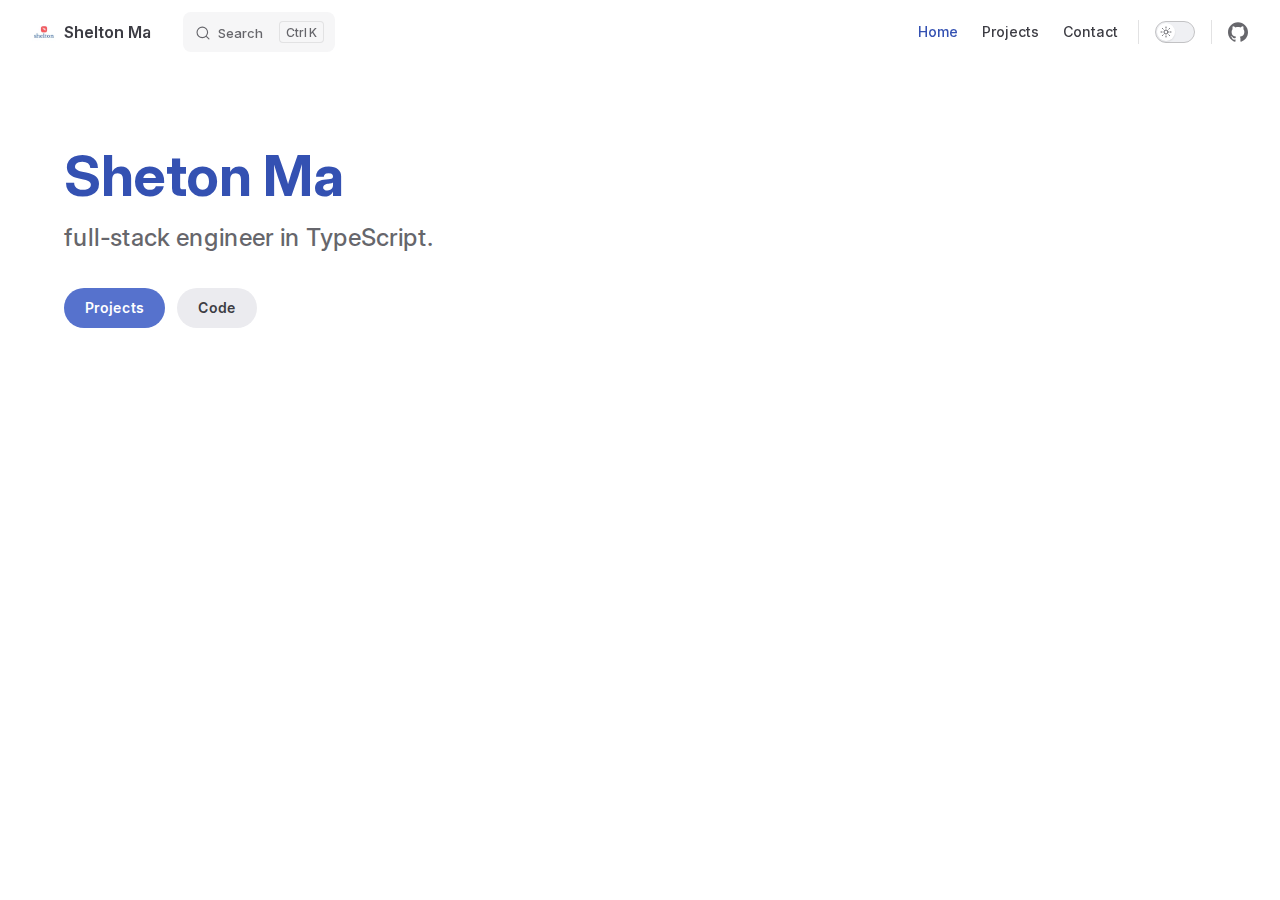
==== index.html @ 74abea11 "Deploying to gh-pages from @ shelton-xiaoteng-ma/shelton_vitepress@0b5b3aae2de8f73f2c41a3ccfc83b9052" ====
<!DOCTYPE html>
<html lang="en-US" dir="ltr">
  <head>
    <meta charset="utf-8">
    <meta name="viewport" content="width=device-width,initial-scale=1">
    <title>Shelton Ma</title>
    <meta name="description" content="shelton.com">
    <meta name="generator" content="VitePress v1.3.3">
    <link rel="preload stylesheet" href="/assets/style.lVxzGATn.css" as="style">
    
    <script type="module" src="/assets/app.wNSNgY-Z.js"></script>
    <link rel="preload" href="/assets/inter-roman-latin.Di8DUHzh.woff2" as="font" type="font/woff2" crossorigin="">
    <link rel="modulepreload" href="/assets/chunks/theme.BA-mJvBI.js">
    <link rel="modulepreload" href="/assets/chunks/framework.DpC1ZpOZ.js">
    <link rel="modulepreload" href="/assets/index.md.B30UvudG.lean.js">
    <script id="check-dark-mode">(()=>{const e=localStorage.getItem("vitepress-theme-appearance")||"auto",a=window.matchMedia("(prefers-color-scheme: dark)").matches;(!e||e==="auto"?a:e==="dark")&&document.documentElement.classList.add("dark")})();</script>
    <script id="check-mac-os">document.documentElement.classList.toggle("mac",/Mac|iPhone|iPod|iPad/i.test(navigator.platform));</script>
  </head>
  <body>
    <div id="app"><div class="Layout" data-v-8e4e367a><!--[--><!--]--><!--[--><span tabindex="-1" data-v-fd480d73></span><a href="#VPContent" class="VPSkipLink visually-hidden" data-v-fd480d73> Skip to content </a><!--]--><!----><header class="VPNav" data-v-8e4e367a data-v-c8ceedff><div class="VPNavBar home top" data-v-c8ceedff data-v-d397f4c1><div class="wrapper" data-v-d397f4c1><div class="container" data-v-d397f4c1><div class="title" data-v-d397f4c1><div class="VPNavBarTitle" data-v-d397f4c1 data-v-361d2806><a class="title" href="/" data-v-361d2806><!--[--><!--]--><!--[--><img class="VPImage logo" src="/logo.png" alt data-v-22f19f15><!--]--><span data-v-361d2806>Shelton Ma</span><!--[--><!--]--></a></div></div><div class="content" data-v-d397f4c1><div class="content-body" data-v-d397f4c1><!--[--><!--]--><div class="VPNavBarSearch search" data-v-d397f4c1><!--[--><!----><div id="local-search"><button type="button" class="DocSearch DocSearch-Button" aria-label="Search"><span class="DocSearch-Button-Container"><span class="vp-icon DocSearch-Search-Icon"></span><span class="DocSearch-Button-Placeholder">Search</span></span><span class="DocSearch-Button-Keys"><kbd class="DocSearch-Button-Key"></kbd><kbd class="DocSearch-Button-Key">K</kbd></span></button></div><!--]--></div><nav aria-labelledby="main-nav-aria-label" class="VPNavBarMenu menu" data-v-d397f4c1 data-v-645d6740><span id="main-nav-aria-label" class="visually-hidden" data-v-645d6740> Main Navigation </span><!--[--><!--[--><a class="VPLink link VPNavBarMenuLink active" href="/" tabindex="0" data-v-645d6740 data-v-d5ee1b35><!--[--><span data-v-d5ee1b35>Home</span><!--]--></a><!--]--><!--[--><a class="VPLink link VPNavBarMenuLink" href="/projects.html" tabindex="0" data-v-645d6740 data-v-d5ee1b35><!--[--><span data-v-d5ee1b35>Projects</span><!--]--></a><!--]--><!--[--><a class="VPLink link VPNavBarMenuLink" href="/contact-me.html" tabindex="0" data-v-645d6740 data-v-d5ee1b35><!--[--><span data-v-d5ee1b35>Contact</span><!--]--></a><!--]--><!--]--></nav><!----><div class="VPNavBarAppearance appearance" data-v-d397f4c1 data-v-e98ffe26><button class="VPSwitch VPSwitchAppearance" type="button" role="switch" title="Switch to dark theme" aria-checked="false" data-v-e98ffe26 data-v-8764974a data-v-3b95536c><span class="check" data-v-3b95536c><span class="icon" data-v-3b95536c><!--[--><span class="vpi-sun sun" data-v-8764974a></span><span class="vpi-moon moon" data-v-8764974a></span><!--]--></span></span></button></div><div class="VPSocialLinks VPNavBarSocialLinks social-links" data-v-d397f4c1 data-v-6ef6f42b data-v-8786f4f0><!--[--><a class="VPSocialLink no-icon" href="https://github.com/shelton-xiaoteng-ma" aria-label="github" target="_blank" rel="noopener" data-v-8786f4f0 data-v-81a950e7><span class="vpi-social-github" /></a><!--]--></div><div class="VPFlyout VPNavBarExtra extra" data-v-d397f4c1 data-v-9bd4d3cb data-v-646051ff><button type="button" class="button" aria-haspopup="true" aria-expanded="false" aria-label="extra navigation" data-v-646051ff><span class="vpi-more-horizontal icon" data-v-646051ff></span></button><div class="menu" data-v-646051ff><div class="VPMenu" data-v-646051ff data-v-e32ed462><!----><!--[--><!--[--><!----><div class="group" data-v-9bd4d3cb><div class="item appearance" data-v-9bd4d3cb><p class="label" data-v-9bd4d3cb>Appearance</p><div class="appearance-action" data-v-9bd4d3cb><button class="VPSwitch VPSwitchAppearance" type="button" role="switch" title="Switch to dark theme" aria-checked="false" data-v-9bd4d3cb data-v-8764974a data-v-3b95536c><span class="check" data-v-3b95536c><span class="icon" data-v-3b95536c><!--[--><span class="vpi-sun sun" data-v-8764974a></span><span class="vpi-moon moon" data-v-8764974a></span><!--]--></span></span></button></div></div></div><div class="group" data-v-9bd4d3cb><div class="item social-links" data-v-9bd4d3cb><div class="VPSocialLinks social-links-list" data-v-9bd4d3cb data-v-8786f4f0><!--[--><a class="VPSocialLink no-icon" href="https://github.com/shelton-xiaoteng-ma" aria-label="github" target="_blank" rel="noopener" data-v-8786f4f0 data-v-81a950e7><span class="vpi-social-github" /></a><!--]--></div></div></div><!--]--><!--]--></div></div></div><!--[--><!--]--><button type="button" class="VPNavBarHamburger hamburger" aria-label="mobile navigation" aria-expanded="false" aria-controls="VPNavScreen" data-v-d397f4c1 data-v-893dfef8><span class="container" data-v-893dfef8><span class="top" data-v-893dfef8></span><span class="middle" data-v-893dfef8></span><span class="bottom" data-v-893dfef8></span></span></button></div></div></div></div><div class="divider" data-v-d397f4c1><div class="divider-line" data-v-d397f4c1></div></div></div><!----></header><!----><!----><div class="VPContent is-home" id="VPContent" data-v-8e4e367a data-v-22abcfee><div class="VPHome" data-v-22abcfee data-v-0a53d858><!--[--><!--]--><div class="VPHero VPHomeHero" data-v-0a53d858 data-v-a73abd1c><div class="container" data-v-a73abd1c><div class="main" data-v-a73abd1c><!--[--><!--]--><!--[--><h1 class="name" data-v-a73abd1c><span class="clip" data-v-a73abd1c>Sheton Ma</span></h1><!----><p class="tagline" data-v-a73abd1c>full-stack engineer in TypeScript.</p><!--]--><!--[--><!--]--><div class="actions" data-v-a73abd1c><!--[--><div class="action" data-v-a73abd1c><a class="VPButton medium brand" href="/projects.html" data-v-a73abd1c data-v-9df281eb>Projects</a></div><div class="action" data-v-a73abd1c><a class="VPButton medium alt" href="https://github.com/shelton-xiaoteng-ma" target="_blank" rel="noreferrer" data-v-a73abd1c data-v-9df281eb>Code</a></div><!--]--></div><!--[--><!--]--></div><!----></div></div><!--[--><!--]--><!--[--><!--]--><!----><!--[--><!--]--><div class="vp-doc container" style="" data-v-0a53d858 data-v-64556a5a><!--[--><div style="position:relative;" data-v-0a53d858><div></div></div><!--]--></div></div></div><!----><!--[--><!--]--></div></div>
    <script>window.__VP_HASH_MAP__=JSON.parse("{\"contact-me.md\":\"uNhTCelH\",\"index.md\":\"B30UvudG\"}");window.__VP_SITE_DATA__=JSON.parse("{\"lang\":\"en-US\",\"dir\":\"ltr\",\"title\":\"Shelton Ma\",\"description\":\"shelton.com\",\"base\":\"/\",\"head\":[],\"router\":{\"prefetchLinks\":true},\"appearance\":true,\"themeConfig\":{\"logo\":\"/logo.png\",\"nav\":[{\"text\":\"Home\",\"link\":\"/\"},{\"text\":\"Projects\",\"link\":\"/projects\"},{\"text\":\"Contact\",\"link\":\"/contact-me\"}],\"sidebar\":[{\"text\":\"Examples\",\"items\":[{\"text\":\"Markdown Examples\",\"link\":\"/markdown-examples\"},{\"text\":\"Runtime API Examples\",\"link\":\"/api-examples\"}]}],\"search\":{\"provider\":\"local\"},\"socialLinks\":[{\"icon\":\"github\",\"link\":\"https://github.com/shelton-xiaoteng-ma\"}]},\"locales\":{},\"scrollOffset\":134,\"cleanUrls\":false}");</script>
    
  </body>
</html>
---- assets/style.lVxzGATn.css ----
@font-face{font-family:Inter;font-style:normal;font-weight:100 900;font-display:swap;src:url(/assets/inter-roman-cyrillic-ext.BBPuwvHQ.woff2) format("woff2");unicode-range:U+0460-052F,U+1C80-1C88,U+20B4,U+2DE0-2DFF,U+A640-A69F,U+FE2E-FE2F}@font-face{font-family:Inter;font-style:normal;font-weight:100 900;font-display:swap;src:url(/assets/inter-roman-cyrillic.C5lxZ8CY.woff2) format("woff2");unicode-range:U+0301,U+0400-045F,U+0490-0491,U+04B0-04B1,U+2116}@font-face{font-family:Inter;font-style:normal;font-weight:100 900;font-display:swap;src:url(/assets/inter-roman-greek-ext.CqjqNYQ-.woff2) format("woff2");unicode-range:U+1F00-1FFF}@font-face{font-family:Inter;font-style:normal;font-weight:100 900;font-display:swap;src:url(/assets/inter-roman-greek.BBVDIX6e.woff2) format("woff2");unicode-range:U+0370-0377,U+037A-037F,U+0384-038A,U+038C,U+038E-03A1,U+03A3-03FF}@font-face{font-family:Inter;font-style:normal;font-weight:100 900;font-display:swap;src:url(/assets/inter-roman-vietnamese.BjW4sHH5.woff2) format("woff2");unicode-range:U+0102-0103,U+0110-0111,U+0128-0129,U+0168-0169,U+01A0-01A1,U+01AF-01B0,U+0300-0301,U+0303-0304,U+0308-0309,U+0323,U+0329,U+1EA0-1EF9,U+20AB}@font-face{font-family:Inter;font-style:normal;font-weight:100 900;font-display:swap;src:url(/assets/inter-roman-latin-ext.4ZJIpNVo.woff2) format("woff2");unicode-range:U+0100-02AF,U+0304,U+0308,U+0329,U+1E00-1E9F,U+1EF2-1EFF,U+2020,U+20A0-20AB,U+20AD-20C0,U+2113,U+2C60-2C7F,U+A720-A7FF}@font-face{font-family:Inter;font-style:normal;font-weight:100 900;font-display:swap;src:url(/assets/inter-roman-latin.Di8DUHzh.woff2) format("woff2");unicode-range:U+0000-00FF,U+0131,U+0152-0153,U+02BB-02BC,U+02C6,U+02DA,U+02DC,U+0304,U+0308,U+0329,U+2000-206F,U+2074,U+20AC,U+2122,U+2191,U+2193,U+2212,U+2215,U+FEFF,U+FFFD}@font-face{font-family:Inter;font-style:italic;font-weight:100 900;font-display:swap;src:url(/assets/inter-italic-cyrillic-ext.r48I6akx.woff2) format("woff2");unicode-range:U+0460-052F,U+1C80-1C88,U+20B4,U+2DE0-2DFF,U+A640-A69F,U+FE2E-FE2F}@font-face{font-family:Inter;font-style:italic;font-weight:100 900;font-display:swap;src:url(/assets/inter-italic-cyrillic.By2_1cv3.woff2) format("woff2");unicode-range:U+0301,U+0400-045F,U+0490-0491,U+04B0-04B1,U+2116}@font-face{font-family:Inter;font-style:italic;font-weight:100 900;font-display:swap;src:url(/assets/inter-italic-greek-ext.1u6EdAuj.woff2) format("woff2");unicode-range:U+1F00-1FFF}@font-face{font-family:Inter;font-style:italic;font-weight:100 900;font-display:swap;src:url(/assets/inter-italic-greek.DJ8dCoTZ.woff2) format("woff2");unicode-range:U+0370-0377,U+037A-037F,U+0384-038A,U+038C,U+038E-03A1,U+03A3-03FF}@font-face{font-family:Inter;font-style:italic;font-weight:100 900;font-display:swap;src:url(/assets/inter-italic-vietnamese.BSbpV94h.woff2) format("woff2");unicode-range:U+0102-0103,U+0110-0111,U+0128-0129,U+0168-0169,U+01A0-01A1,U+01AF-01B0,U+0300-0301,U+0303-0304,U+0308-0309,U+0323,U+0329,U+1EA0-1EF9,U+20AB}@font-face{font-family:Inter;font-style:italic;font-weight:100 900;font-display:swap;src:url(/assets/inter-italic-latin-ext.CN1xVJS-.woff2) format("woff2");unicode-range:U+0100-02AF,U+0304,U+0308,U+0329,U+1E00-1E9F,U+1EF2-1EFF,U+2020,U+20A0-20AB,U+20AD-20C0,U+2113,U+2C60-2C7F,U+A720-A7FF}@font-face{font-family:Inter;font-style:italic;font-weight:100 900;font-display:swap;src:url(/assets/inter-italic-latin.C2AdPX0b.woff2) format("woff2");unicode-range:U+0000-00FF,U+0131,U+0152-0153,U+02BB-02BC,U+02C6,U+02DA,U+02DC,U+0304,U+0308,U+0329,U+2000-206F,U+2074,U+20AC,U+2122,U+2191,U+2193,U+2212,U+2215,U+FEFF,U+FFFD}@font-face{font-family:Punctuation SC;font-weight:400;src:local("PingFang SC Regular"),local("Noto Sans CJK SC"),local("Microsoft YaHei");unicode-range:U+201C,U+201D,U+2018,U+2019,U+2E3A,U+2014,U+2013,U+2026,U+00B7,U+007E,U+002F}@font-face{font-family:Punctuation SC;font-weight:500;src:local("PingFang SC Medium"),local("Noto Sans CJK SC"),local("Microsoft YaHei");unicode-range:U+201C,U+201D,U+2018,U+2019,U+2E3A,U+2014,U+2013,U+2026,U+00B7,U+007E,U+002F}@font-face{font-family:Punctuation SC;font-weight:600;src:local("PingFang SC Semibold"),local("Noto Sans CJK SC Bold"),local("Microsoft YaHei Bold");unicode-range:U+201C,U+201D,U+2018,U+2019,U+2E3A,U+2014,U+2013,U+2026,U+00B7,U+007E,U+002F}@font-face{font-family:Punctuation SC;font-weight:700;src:local("PingFang SC Semibold"),local("Noto Sans CJK SC Bold"),local("Microsoft YaHei Bold");unicode-range:U+201C,U+201D,U+2018,U+2019,U+2E3A,U+2014,U+2013,U+2026,U+00B7,U+007E,U+002F}:root{--vp-c-white: #ffffff;--vp-c-black: #000000;--vp-c-neutral: var(--vp-c-black);--vp-c-neutral-inverse: var(--vp-c-white)}.dark{--vp-c-neutral: var(--vp-c-white);--vp-c-neutral-inverse: var(--vp-c-black)}:root{--vp-c-gray-1: #dddde3;--vp-c-gray-2: #e4e4e9;--vp-c-gray-3: #ebebef;--vp-c-gray-soft: rgba(142, 150, 170, .14);--vp-c-indigo-1: #3451b2;--vp-c-indigo-2: #3a5ccc;--vp-c-indigo-3: #5672cd;--vp-c-indigo-soft: rgba(100, 108, 255, .14);--vp-c-purple-1: #6f42c1;--vp-c-purple-2: #7e4cc9;--vp-c-purple-3: #8e5cd9;--vp-c-purple-soft: rgba(159, 122, 234, .14);--vp-c-green-1: #18794e;--vp-c-green-2: #299764;--vp-c-green-3: #30a46c;--vp-c-green-soft: rgba(16, 185, 129, .14);--vp-c-yellow-1: #915930;--vp-c-yellow-2: #946300;--vp-c-yellow-3: #9f6a00;--vp-c-yellow-soft: rgba(234, 179, 8, .14);--vp-c-red-1: #b8272c;--vp-c-red-2: #d5393e;--vp-c-red-3: #e0575b;--vp-c-red-soft: rgba(244, 63, 94, .14);--vp-c-sponsor: #db2777}.dark{--vp-c-gray-1: #515c67;--vp-c-gray-2: #414853;--vp-c-gray-3: #32363f;--vp-c-gray-soft: rgba(101, 117, 133, .16);--vp-c-indigo-1: #a8b1ff;--vp-c-indigo-2: #5c73e7;--vp-c-indigo-3: #3e63dd;--vp-c-indigo-soft: rgba(100, 108, 255, .16);--vp-c-purple-1: #c8abfa;--vp-c-purple-2: #a879e6;--vp-c-purple-3: #8e5cd9;--vp-c-purple-soft: rgba(159, 122, 234, .16);--vp-c-green-1: #3dd68c;--vp-c-green-2: #30a46c;--vp-c-green-3: #298459;--vp-c-green-soft: rgba(16, 185, 129, .16);--vp-c-yellow-1: #f9b44e;--vp-c-yellow-2: #da8b17;--vp-c-yellow-3: #a46a0a;--vp-c-yellow-soft: rgba(234, 179, 8, .16);--vp-c-red-1: #f66f81;--vp-c-red-2: #f14158;--vp-c-red-3: #b62a3c;--vp-c-red-soft: rgba(244, 63, 94, .16)}:root{--vp-c-bg: #ffffff;--vp-c-bg-alt: #f6f6f7;--vp-c-bg-elv: #ffffff;--vp-c-bg-soft: #f6f6f7}.dark{--vp-c-bg: #1b1b1f;--vp-c-bg-alt: #161618;--vp-c-bg-elv: #202127;--vp-c-bg-soft: #202127}:root{--vp-c-border: #c2c2c4;--vp-c-divider: #e2e2e3;--vp-c-gutter: #e2e2e3}.dark{--vp-c-border: #3c3f44;--vp-c-divider: #2e2e32;--vp-c-gutter: #000000}:root{--vp-c-text-1: rgba(60, 60, 67);--vp-c-text-2: rgba(60, 60, 67, .78);--vp-c-text-3: rgba(60, 60, 67, .56)}.dark{--vp-c-text-1: rgba(255, 255, 245, .86);--vp-c-text-2: rgba(235, 235, 245, .6);--vp-c-text-3: rgba(235, 235, 245, .38)}:root{--vp-c-default-1: var(--vp-c-gray-1);--vp-c-default-2: var(--vp-c-gray-2);--vp-c-default-3: var(--vp-c-gray-3);--vp-c-default-soft: var(--vp-c-gray-soft);--vp-c-brand-1: var(--vp-c-indigo-1);--vp-c-brand-2: var(--vp-c-indigo-2);--vp-c-brand-3: var(--vp-c-indigo-3);--vp-c-brand-soft: var(--vp-c-indigo-soft);--vp-c-brand: var(--vp-c-brand-1);--vp-c-tip-1: var(--vp-c-brand-1);--vp-c-tip-2: var(--vp-c-brand-2);--vp-c-tip-3: var(--vp-c-brand-3);--vp-c-tip-soft: var(--vp-c-brand-soft);--vp-c-note-1: var(--vp-c-brand-1);--vp-c-note-2: var(--vp-c-brand-2);--vp-c-note-3: var(--vp-c-brand-3);--vp-c-note-soft: var(--vp-c-brand-soft);--vp-c-success-1: var(--vp-c-green-1);--vp-c-success-2: var(--vp-c-green-2);--vp-c-success-3: var(--vp-c-green-3);--vp-c-success-soft: var(--vp-c-green-soft);--vp-c-important-1: var(--vp-c-purple-1);--vp-c-important-2: var(--vp-c-purple-2);--vp-c-important-3: var(--vp-c-purple-3);--vp-c-important-soft: var(--vp-c-purple-soft);--vp-c-warning-1: var(--vp-c-yellow-1);--vp-c-warning-2: var(--vp-c-yellow-2);--vp-c-warning-3: var(--vp-c-yellow-3);--vp-c-warning-soft: var(--vp-c-yellow-soft);--vp-c-danger-1: var(--vp-c-red-1);--vp-c-danger-2: var(--vp-c-red-2);--vp-c-danger-3: var(--vp-c-red-3);--vp-c-danger-soft: var(--vp-c-red-soft);--vp-c-caution-1: var(--vp-c-red-1);--vp-c-caution-2: var(--vp-c-red-2);--vp-c-caution-3: var(--vp-c-red-3);--vp-c-caution-soft: var(--vp-c-red-soft)}:root{--vp-font-family-base: "Inter", ui-sans-serif, system-ui, sans-serif, "Apple Color Emoji", "Segoe UI Emoji", "Segoe UI Symbol", "Noto Color Emoji";--vp-font-family-mono: ui-monospace, "Menlo", "Monaco", "Consolas", "Liberation Mono", "Courier New", monospace;font-optical-sizing:auto}:root:where(:lang(zh)){--vp-font-family-base: "Punctuation SC", "Inter", ui-sans-serif, system-ui, "PingFang SC", "Noto Sans CJK SC", "Noto Sans SC", "Heiti SC", "Microsoft YaHei", "DengXian", sans-serif, "Apple Color Emoji", "Segoe UI Emoji", "Segoe UI Symbol", "Noto Color Emoji"}:root{--vp-shadow-1: 0 1px 2px rgba(0, 0, 0, .04), 0 1px 2px rgba(0, 0, 0, .06);--vp-shadow-2: 0 3px 12px rgba(0, 0, 0, .07), 0 1px 4px rgba(0, 0, 0, .07);--vp-shadow-3: 0 12px 32px rgba(0, 0, 0, .1), 0 2px 6px rgba(0, 0, 0, .08);--vp-shadow-4: 0 14px 44px rgba(0, 0, 0, .12), 0 3px 9px rgba(0, 0, 0, .12);--vp-shadow-5: 0 18px 56px rgba(0, 0, 0, .16), 0 4px 12px rgba(0, 0, 0, .16)}:root{--vp-z-index-footer: 10;--vp-z-index-local-nav: 20;--vp-z-index-nav: 30;--vp-z-index-layout-top: 40;--vp-z-index-backdrop: 50;--vp-z-index-sidebar: 60}@media (min-width: 960px){:root{--vp-z-index-sidebar: 25}}:root{--vp-layout-max-width: 1440px}:root{--vp-header-anchor-symbol: "#"}:root{--vp-code-line-height: 1.7;--vp-code-font-size: .875em;--vp-code-color: var(--vp-c-brand-1);--vp-code-link-color: var(--vp-c-brand-1);--vp-code-link-hover-color: var(--vp-c-brand-2);--vp-code-bg: var(--vp-c-default-soft);--vp-code-block-color: var(--vp-c-text-2);--vp-code-block-bg: var(--vp-c-bg-alt);--vp-code-block-divider-color: var(--vp-c-gutter);--vp-code-lang-color: var(--vp-c-text-3);--vp-code-line-highlight-color: var(--vp-c-default-soft);--vp-code-line-number-color: var(--vp-c-text-3);--vp-code-line-diff-add-color: var(--vp-c-success-soft);--vp-code-line-diff-add-symbol-color: var(--vp-c-success-1);--vp-code-line-diff-remove-color: var(--vp-c-danger-soft);--vp-code-line-diff-remove-symbol-color: var(--vp-c-danger-1);--vp-code-line-warning-color: var(--vp-c-warning-soft);--vp-code-line-error-color: var(--vp-c-danger-soft);--vp-code-copy-code-border-color: var(--vp-c-divider);--vp-code-copy-code-bg: var(--vp-c-bg-soft);--vp-code-copy-code-hover-border-color: var(--vp-c-divider);--vp-code-copy-code-hover-bg: var(--vp-c-bg);--vp-code-copy-code-active-text: var(--vp-c-text-2);--vp-code-copy-copied-text-content: "Copied";--vp-code-tab-divider: var(--vp-code-block-divider-color);--vp-code-tab-text-color: var(--vp-c-text-2);--vp-code-tab-bg: var(--vp-code-block-bg);--vp-code-tab-hover-text-color: var(--vp-c-text-1);--vp-code-tab-active-text-color: var(--vp-c-text-1);--vp-code-tab-active-bar-color: var(--vp-c-brand-1)}:root{--vp-button-brand-border: transparent;--vp-button-brand-text: var(--vp-c-white);--vp-button-brand-bg: var(--vp-c-brand-3);--vp-button-brand-hover-border: transparent;--vp-button-brand-hover-text: var(--vp-c-white);--vp-button-brand-hover-bg: var(--vp-c-brand-2);--vp-button-brand-active-border: transparent;--vp-button-brand-active-text: var(--vp-c-white);--vp-button-brand-active-bg: var(--vp-c-brand-1);--vp-button-alt-border: transparent;--vp-button-alt-text: var(--vp-c-text-1);--vp-button-alt-bg: var(--vp-c-default-3);--vp-button-alt-hover-border: transparent;--vp-button-alt-hover-text: var(--vp-c-text-1);--vp-button-alt-hover-bg: var(--vp-c-default-2);--vp-button-alt-active-border: transparent;--vp-button-alt-active-text: var(--vp-c-text-1);--vp-button-alt-active-bg: var(--vp-c-default-1);--vp-button-sponsor-border: var(--vp-c-text-2);--vp-button-sponsor-text: var(--vp-c-text-2);--vp-button-sponsor-bg: transparent;--vp-button-sponsor-hover-border: var(--vp-c-sponsor);--vp-button-sponsor-hover-text: var(--vp-c-sponsor);--vp-button-sponsor-hover-bg: transparent;--vp-button-sponsor-active-border: var(--vp-c-sponsor);--vp-button-sponsor-active-text: var(--vp-c-sponsor);--vp-button-sponsor-active-bg: transparent}:root{--vp-custom-block-font-size: 14px;--vp-custom-block-code-font-size: 13px;--vp-custom-block-info-border: transparent;--vp-custom-block-info-text: var(--vp-c-text-1);--vp-custom-block-info-bg: var(--vp-c-default-soft);--vp-custom-block-info-code-bg: var(--vp-c-default-soft);--vp-custom-block-note-border: transparent;--vp-custom-block-note-text: var(--vp-c-text-1);--vp-custom-block-note-bg: var(--vp-c-default-soft);--vp-custom-block-note-code-bg: var(--vp-c-default-soft);--vp-custom-block-tip-border: transparent;--vp-custom-block-tip-text: var(--vp-c-text-1);--vp-custom-block-tip-bg: var(--vp-c-tip-soft);--vp-custom-block-tip-code-bg: var(--vp-c-tip-soft);--vp-custom-block-important-border: transparent;--vp-custom-block-important-text: var(--vp-c-text-1);--vp-custom-block-important-bg: var(--vp-c-important-soft);--vp-custom-block-important-code-bg: var(--vp-c-important-soft);--vp-custom-block-warning-border: transparent;--vp-custom-block-warning-text: var(--vp-c-text-1);--vp-custom-block-warning-bg: var(--vp-c-warning-soft);--vp-custom-block-warning-code-bg: var(--vp-c-warning-soft);--vp-custom-block-danger-border: transparent;--vp-custom-block-danger-text: var(--vp-c-text-1);--vp-custom-block-danger-bg: var(--vp-c-danger-soft);--vp-custom-block-danger-code-bg: var(--vp-c-danger-soft);--vp-custom-block-caution-border: transparent;--vp-custom-block-caution-text: var(--vp-c-text-1);--vp-custom-block-caution-bg: var(--vp-c-caution-soft);--vp-custom-block-caution-code-bg: var(--vp-c-caution-soft);--vp-custom-block-details-border: var(--vp-custom-block-info-border);--vp-custom-block-details-text: var(--vp-custom-block-info-text);--vp-custom-block-details-bg: var(--vp-custom-block-info-bg);--vp-custom-block-details-code-bg: var(--vp-custom-block-info-code-bg)}:root{--vp-input-border-color: var(--vp-c-border);--vp-input-bg-color: var(--vp-c-bg-alt);--vp-input-switch-bg-color: var(--vp-c-default-soft)}:root{--vp-nav-height: 64px;--vp-nav-bg-color: var(--vp-c-bg);--vp-nav-screen-bg-color: var(--vp-c-bg);--vp-nav-logo-height: 24px}.hide-nav{--vp-nav-height: 0px}.hide-nav .VPSidebar{--vp-nav-height: 22px}:root{--vp-local-nav-bg-color: var(--vp-c-bg)}:root{--vp-sidebar-width: 272px;--vp-sidebar-bg-color: var(--vp-c-bg-alt)}:root{--vp-backdrop-bg-color: rgba(0, 0, 0, .6)}:root{--vp-home-hero-name-color: var(--vp-c-brand-1);--vp-home-hero-name-background: transparent;--vp-home-hero-image-background-image: none;--vp-home-hero-image-filter: none}:root{--vp-badge-info-border: transparent;--vp-badge-info-text: var(--vp-c-text-2);--vp-badge-info-bg: var(--vp-c-default-soft);--vp-badge-tip-border: transparent;--vp-badge-tip-text: var(--vp-c-tip-1);--vp-badge-tip-bg: var(--vp-c-tip-soft);--vp-badge-warning-border: transparent;--vp-badge-warning-text: var(--vp-c-warning-1);--vp-badge-warning-bg: var(--vp-c-warning-soft);--vp-badge-danger-border: transparent;--vp-badge-danger-text: var(--vp-c-danger-1);--vp-badge-danger-bg: var(--vp-c-danger-soft)}:root{--vp-carbon-ads-text-color: var(--vp-c-text-1);--vp-carbon-ads-poweredby-color: var(--vp-c-text-2);--vp-carbon-ads-bg-color: var(--vp-c-bg-soft);--vp-carbon-ads-hover-text-color: var(--vp-c-brand-1);--vp-carbon-ads-hover-poweredby-color: var(--vp-c-text-1)}:root{--vp-local-search-bg: var(--vp-c-bg);--vp-local-search-result-bg: var(--vp-c-bg);--vp-local-search-result-border: var(--vp-c-divider);--vp-local-search-result-selected-bg: var(--vp-c-bg);--vp-local-search-result-selected-border: var(--vp-c-brand-1);--vp-local-search-highlight-bg: var(--vp-c-brand-1);--vp-local-search-highlight-text: var(--vp-c-neutral-inverse)}@media (prefers-reduced-motion: reduce){*,:before,:after{animation-delay:-1ms!important;animation-duration:1ms!important;animation-iteration-count:1!important;background-attachment:initial!important;scroll-behavior:auto!important;transition-duration:0s!important;transition-delay:0s!important}}*,:before,:after{box-sizing:border-box}html{line-height:1.4;font-size:16px;-webkit-text-size-adjust:100%}html.dark{color-scheme:dark}body{margin:0;width:100%;min-width:320px;min-height:100vh;line-height:24px;font-family:var(--vp-font-family-base);font-size:16px;font-weight:400;color:var(--vp-c-text-1);background-color:var(--vp-c-bg);font-synthesis:style;text-rendering:optimizeLegibility;-webkit-font-smoothing:antialiased;-moz-osx-font-smoothing:grayscale}main{display:block}h1,h2,h3,h4,h5,h6{margin:0;line-height:24px;font-size:16px;font-weight:400}p{margin:0}strong,b{font-weight:600}a,area,button,[role=button],input,label,select,summary,textarea{touch-action:manipulation}a{color:inherit;text-decoration:inherit}ol,ul{list-style:none;margin:0;padding:0}blockquote{margin:0}pre,code,kbd,samp{font-family:var(--vp-font-family-mono)}img,svg,video,canvas,audio,iframe,embed,object{display:block}figure{margin:0}img,video{max-width:100%;height:auto}button,input,optgroup,select,textarea{border:0;padding:0;line-height:inherit;color:inherit}button{padding:0;font-family:inherit;background-color:transparent;background-image:none}button:enabled,[role=button]:enabled{cursor:pointer}button:focus,button:focus-visible{outline:1px dotted;outline:4px auto -webkit-focus-ring-color}button:focus:not(:focus-visible){outline:none!important}input:focus,textarea:focus,select:focus{outline:none}table{border-collapse:collapse}input{background-color:transparent}input:-ms-input-placeholder,textarea:-ms-input-placeholder{color:var(--vp-c-text-3)}input::-ms-input-placeholder,textarea::-ms-input-placeholder{color:var(--vp-c-text-3)}input::placeholder,textarea::placeholder{color:var(--vp-c-text-3)}input::-webkit-outer-spin-button,input::-webkit-inner-spin-button{-webkit-appearance:none;margin:0}input[type=number]{-moz-appearance:textfield}textarea{resize:vertical}select{-webkit-appearance:none}fieldset{margin:0;padding:0}h1,h2,h3,h4,h5,h6,li,p{overflow-wrap:break-word}vite-error-overlay{z-index:9999}mjx-container{overflow-x:auto}mjx-container>svg{display:inline-block;margin:auto}[class^=vpi-],[class*=" vpi-"],.vp-icon{width:1em;height:1em}[class^=vpi-].bg,[class*=" vpi-"].bg,.vp-icon.bg{background-size:100% 100%;background-color:transparent}[class^=vpi-]:not(.bg),[class*=" vpi-"]:not(.bg),.vp-icon:not(.bg){-webkit-mask:var(--icon) no-repeat;mask:var(--icon) no-repeat;-webkit-mask-size:100% 100%;mask-size:100% 100%;background-color:currentColor;color:inherit}.vpi-align-left{--icon: url("data:image/svg+xml,%3Csvg xmlns='http://www.w3.org/2000/svg' fill='none' stroke='currentColor' stroke-linecap='round' stroke-linejoin='round' stroke-width='2' viewBox='0 0 24 24'%3E%3Cpath d='M21 6H3M15 12H3M17 18H3'/%3E%3C/svg%3E")}.vpi-arrow-right,.vpi-arrow-down,.vpi-arrow-left,.vpi-arrow-up{--icon: url("data:image/svg+xml,%3Csvg xmlns='http://www.w3.org/2000/svg' fill='none' stroke='currentColor' stroke-linecap='round' stroke-linejoin='round' stroke-width='2' viewBox='0 0 24 24'%3E%3Cpath d='M5 12h14M12 5l7 7-7 7'/%3E%3C/svg%3E")}.vpi-chevron-right,.vpi-chevron-down,.vpi-chevron-left,.vpi-chevron-up{--icon: url("data:image/svg+xml,%3Csvg xmlns='http://www.w3.org/2000/svg' fill='none' stroke='currentColor' stroke-linecap='round' stroke-linejoin='round' stroke-width='2' viewBox='0 0 24 24'%3E%3Cpath d='m9 18 6-6-6-6'/%3E%3C/svg%3E")}.vpi-chevron-down,.vpi-arrow-down{transform:rotate(90deg)}.vpi-chevron-left,.vpi-arrow-left{transform:rotate(180deg)}.vpi-chevron-up,.vpi-arrow-up{transform:rotate(-90deg)}.vpi-square-pen{--icon: url("data:image/svg+xml,%3Csvg xmlns='http://www.w3.org/2000/svg' fill='none' stroke='currentColor' stroke-linecap='round' stroke-linejoin='round' stroke-width='2' viewBox='0 0 24 24'%3E%3Cpath d='M12 3H5a2 2 0 0 0-2 2v14a2 2 0 0 0 2 2h14a2 2 0 0 0 2-2v-7'/%3E%3Cpath d='M18.375 2.625a2.121 2.121 0 1 1 3 3L12 15l-4 1 1-4Z'/%3E%3C/svg%3E")}.vpi-plus{--icon: url("data:image/svg+xml,%3Csvg xmlns='http://www.w3.org/2000/svg' fill='none' stroke='currentColor' stroke-linecap='round' stroke-linejoin='round' stroke-width='2' viewBox='0 0 24 24'%3E%3Cpath d='M5 12h14M12 5v14'/%3E%3C/svg%3E")}.vpi-sun{--icon: url("data:image/svg+xml,%3Csvg xmlns='http://www.w3.org/2000/svg' fill='none' stroke='currentColor' stroke-linecap='round' stroke-linejoin='round' stroke-width='2' viewBox='0 0 24 24'%3E%3Ccircle cx='12' cy='12' r='4'/%3E%3Cpath d='M12 2v2M12 20v2M4.93 4.93l1.41 1.41M17.66 17.66l1.41 1.41M2 12h2M20 12h2M6.34 17.66l-1.41 1.41M19.07 4.93l-1.41 1.41'/%3E%3C/svg%3E")}.vpi-moon{--icon: url("data:image/svg+xml,%3Csvg xmlns='http://www.w3.org/2000/svg' fill='none' stroke='currentColor' stroke-linecap='round' stroke-linejoin='round' stroke-width='2' viewBox='0 0 24 24'%3E%3Cpath d='M12 3a6 6 0 0 0 9 9 9 9 0 1 1-9-9Z'/%3E%3C/svg%3E")}.vpi-more-horizontal{--icon: url("data:image/svg+xml,%3Csvg xmlns='http://www.w3.org/2000/svg' fill='none' stroke='currentColor' stroke-linecap='round' stroke-linejoin='round' stroke-width='2' viewBox='0 0 24 24'%3E%3Ccircle cx='12' cy='12' r='1'/%3E%3Ccircle cx='19' cy='12' r='1'/%3E%3Ccircle cx='5' cy='12' r='1'/%3E%3C/svg%3E")}.vpi-languages{--icon: url("data:image/svg+xml,%3Csvg xmlns='http://www.w3.org/2000/svg' fill='none' stroke='currentColor' stroke-linecap='round' stroke-linejoin='round' stroke-width='2' viewBox='0 0 24 24'%3E%3Cpath d='m5 8 6 6M4 14l6-6 2-3M2 5h12M7 2h1M22 22l-5-10-5 10M14 18h6'/%3E%3C/svg%3E")}.vpi-heart{--icon: url("data:image/svg+xml,%3Csvg xmlns='http://www.w3.org/2000/svg' fill='none' stroke='currentColor' stroke-linecap='round' stroke-linejoin='round' stroke-width='2' viewBox='0 0 24 24'%3E%3Cpath d='M19 14c1.49-1.46 3-3.21 3-5.5A5.5 5.5 0 0 0 16.5 3c-1.76 0-3 .5-4.5 2-1.5-1.5-2.74-2-4.5-2A5.5 5.5 0 0 0 2 8.5c0 2.3 1.5 4.05 3 5.5l7 7Z'/%3E%3C/svg%3E")}.vpi-search{--icon: url("data:image/svg+xml,%3Csvg xmlns='http://www.w3.org/2000/svg' fill='none' stroke='currentColor' stroke-linecap='round' stroke-linejoin='round' stroke-width='2' viewBox='0 0 24 24'%3E%3Ccircle cx='11' cy='11' r='8'/%3E%3Cpath d='m21 21-4.3-4.3'/%3E%3C/svg%3E")}.vpi-layout-list{--icon: url("data:image/svg+xml,%3Csvg xmlns='http://www.w3.org/2000/svg' fill='none' stroke='currentColor' stroke-linecap='round' stroke-linejoin='round' stroke-width='2' viewBox='0 0 24 24'%3E%3Crect width='7' height='7' x='3' y='3' rx='1'/%3E%3Crect width='7' height='7' x='3' y='14' rx='1'/%3E%3Cpath d='M14 4h7M14 9h7M14 15h7M14 20h7'/%3E%3C/svg%3E")}.vpi-delete{--icon: url("data:image/svg+xml,%3Csvg xmlns='http://www.w3.org/2000/svg' fill='none' stroke='currentColor' stroke-linecap='round' stroke-linejoin='round' stroke-width='2' viewBox='0 0 24 24'%3E%3Cpath d='M20 5H9l-7 7 7 7h11a2 2 0 0 0 2-2V7a2 2 0 0 0-2-2ZM18 9l-6 6M12 9l6 6'/%3E%3C/svg%3E")}.vpi-corner-down-left{--icon: url("data:image/svg+xml,%3Csvg xmlns='http://www.w3.org/2000/svg' fill='none' stroke='currentColor' stroke-linecap='round' stroke-linejoin='round' stroke-width='2' viewBox='0 0 24 24'%3E%3Cpath d='m9 10-5 5 5 5'/%3E%3Cpath d='M20 4v7a4 4 0 0 1-4 4H4'/%3E%3C/svg%3E")}:root{--vp-icon-copy: url("data:image/svg+xml,%3Csvg xmlns='http://www.w3.org/2000/svg' fill='none' stroke='rgba(128,128,128,1)' stroke-linecap='round' stroke-linejoin='round' stroke-width='2' viewBox='0 0 24 24'%3E%3Crect width='8' height='4' x='8' y='2' rx='1' ry='1'/%3E%3Cpath d='M16 4h2a2 2 0 0 1 2 2v14a2 2 0 0 1-2 2H6a2 2 0 0 1-2-2V6a2 2 0 0 1 2-2h2'/%3E%3C/svg%3E");--vp-icon-copied: url("data:image/svg+xml,%3Csvg xmlns='http://www.w3.org/2000/svg' fill='none' stroke='rgba(128,128,128,1)' stroke-linecap='round' stroke-linejoin='round' stroke-width='2' viewBox='0 0 24 24'%3E%3Crect width='8' height='4' x='8' y='2' rx='1' ry='1'/%3E%3Cpath d='M16 4h2a2 2 0 0 1 2 2v14a2 2 0 0 1-2 2H6a2 2 0 0 1-2-2V6a2 2 0 0 1 2-2h2'/%3E%3Cpath d='m9 14 2 2 4-4'/%3E%3C/svg%3E")}.vpi-social-discord{--icon: url("data:image/svg+xml,%3Csvg xmlns='http://www.w3.org/2000/svg' viewBox='0 0 24 24'%3E%3Cpath d='M20.317 4.37a19.791 19.791 0 0 0-4.885-1.515.074.074 0 0 0-.079.037c-.21.375-.444.864-.608 1.25a18.27 18.27 0 0 0-5.487 0 12.64 12.64 0 0 0-.617-1.25.077.077 0 0 0-.079-.037A19.736 19.736 0 0 0 3.677 4.37a.07.07 0 0 0-.032.027C.533 9.046-.32 13.58.099 18.057a.082.082 0 0 0 .031.057 19.9 19.9 0 0 0 5.993 3.03.078.078 0 0 0 .084-.028c.462-.63.874-1.295 1.226-1.994a.076.076 0 0 0-.041-.106 13.107 13.107 0 0 1-1.872-.892.077.077 0 0 1-.008-.128 10.2 10.2 0 0 0 .372-.292.074.074 0 0 1 .077-.01c3.928 1.793 8.18 1.793 12.062 0a.074.074 0 0 1 .078.01c.12.098.246.198.373.292a.077.077 0 0 1-.006.127 12.299 12.299 0 0 1-1.873.892.077.077 0 0 0-.041.107c.36.698.772 1.362 1.225 1.993a.076.076 0 0 0 .084.028 19.839 19.839 0 0 0 6.002-3.03.077.077 0 0 0 .032-.054c.5-5.177-.838-9.674-3.549-13.66a.061.061 0 0 0-.031-.03zM8.02 15.33c-1.183 0-2.157-1.085-2.157-2.419 0-1.333.956-2.419 2.157-2.419 1.21 0 2.176 1.096 2.157 2.42 0 1.333-.956 2.418-2.157 2.418zm7.975 0c-1.183 0-2.157-1.085-2.157-2.419 0-1.333.955-2.419 2.157-2.419 1.21 0 2.176 1.096 2.157 2.42 0 1.333-.946 2.418-2.157 2.418Z'/%3E%3C/svg%3E")}.vpi-social-facebook{--icon: url("data:image/svg+xml,%3Csvg xmlns='http://www.w3.org/2000/svg' viewBox='0 0 24 24'%3E%3Cpath d='M9.101 23.691v-7.98H6.627v-3.667h2.474v-1.58c0-4.085 1.848-5.978 5.858-5.978.401 0 .955.042 1.468.103a8.68 8.68 0 0 1 1.141.195v3.325a8.623 8.623 0 0 0-.653-.036 26.805 26.805 0 0 0-.733-.009c-.707 0-1.259.096-1.675.309a1.686 1.686 0 0 0-.679.622c-.258.42-.374.995-.374 1.752v1.297h3.919l-.386 2.103-.287 1.564h-3.246v8.245C19.396 23.238 24 18.179 24 12.044c0-6.627-5.373-12-12-12s-12 5.373-12 12c0 5.628 3.874 10.35 9.101 11.647Z'/%3E%3C/svg%3E")}.vpi-social-github{--icon: url("data:image/svg+xml,%3Csvg xmlns='http://www.w3.org/2000/svg' viewBox='0 0 24 24'%3E%3Cpath d='M12 .297c-6.63 0-12 5.373-12 12 0 5.303 3.438 9.8 8.205 11.385.6.113.82-.258.82-.577 0-.285-.01-1.04-.015-2.04-3.338.724-4.042-1.61-4.042-1.61C4.422 18.07 3.633 17.7 3.633 17.7c-1.087-.744.084-.729.084-.729 1.205.084 1.838 1.236 1.838 1.236 1.07 1.835 2.809 1.305 3.495.998.108-.776.417-1.305.76-1.605-2.665-.3-5.466-1.332-5.466-5.93 0-1.31.465-2.38 1.235-3.22-.135-.303-.54-1.523.105-3.176 0 0 1.005-.322 3.3 1.23.96-.267 1.98-.399 3-.405 1.02.006 2.04.138 3 .405 2.28-1.552 3.285-1.23 3.285-1.23.645 1.653.24 2.873.12 3.176.765.84 1.23 1.91 1.23 3.22 0 4.61-2.805 5.625-5.475 5.92.42.36.81 1.096.81 2.22 0 1.606-.015 2.896-.015 3.286 0 .315.21.69.825.57C20.565 22.092 24 17.592 24 12.297c0-6.627-5.373-12-12-12'/%3E%3C/svg%3E")}.vpi-social-instagram{--icon: url("data:image/svg+xml,%3Csvg xmlns='http://www.w3.org/2000/svg' viewBox='0 0 24 24'%3E%3Cpath d='M7.03.084c-1.277.06-2.149.264-2.91.563a5.874 5.874 0 0 0-2.124 1.388 5.878 5.878 0 0 0-1.38 2.127C.321 4.926.12 5.8.064 7.076.008 8.354-.005 8.764.001 12.023c.007 3.259.021 3.667.083 4.947.061 1.277.264 2.149.563 2.911.308.789.72 1.457 1.388 2.123a5.872 5.872 0 0 0 2.129 1.38c.763.295 1.636.496 2.913.552 1.278.056 1.689.069 4.947.063 3.257-.007 3.668-.021 4.947-.082 1.28-.06 2.147-.265 2.91-.563a5.881 5.881 0 0 0 2.123-1.388 5.881 5.881 0 0 0 1.38-2.129c.295-.763.496-1.636.551-2.912.056-1.28.07-1.69.063-4.948-.006-3.258-.02-3.667-.081-4.947-.06-1.28-.264-2.148-.564-2.911a5.892 5.892 0 0 0-1.387-2.123 5.857 5.857 0 0 0-2.128-1.38C19.074.322 18.202.12 16.924.066 15.647.009 15.236-.006 11.977 0 8.718.008 8.31.021 7.03.084m.14 21.693c-1.17-.05-1.805-.245-2.228-.408a3.736 3.736 0 0 1-1.382-.895 3.695 3.695 0 0 1-.9-1.378c-.165-.423-.363-1.058-.417-2.228-.06-1.264-.072-1.644-.08-4.848-.006-3.204.006-3.583.061-4.848.05-1.169.246-1.805.408-2.228.216-.561.477-.96.895-1.382a3.705 3.705 0 0 1 1.379-.9c.423-.165 1.057-.361 2.227-.417 1.265-.06 1.644-.072 4.848-.08 3.203-.006 3.583.006 4.85.062 1.168.05 1.804.244 2.227.408.56.216.96.475 1.382.895.421.42.681.817.9 1.378.165.422.362 1.056.417 2.227.06 1.265.074 1.645.08 4.848.005 3.203-.006 3.583-.061 4.848-.051 1.17-.245 1.805-.408 2.23-.216.56-.477.96-.896 1.38a3.705 3.705 0 0 1-1.378.9c-.422.165-1.058.362-2.226.418-1.266.06-1.645.072-4.85.079-3.204.007-3.582-.006-4.848-.06m9.783-16.192a1.44 1.44 0 1 0 1.437-1.442 1.44 1.44 0 0 0-1.437 1.442M5.839 12.012a6.161 6.161 0 1 0 12.323-.024 6.162 6.162 0 0 0-12.323.024M8 12.008A4 4 0 1 1 12.008 16 4 4 0 0 1 8 12.008'/%3E%3C/svg%3E")}.vpi-social-linkedin{--icon: url("data:image/svg+xml,%3Csvg xmlns='http://www.w3.org/2000/svg' viewBox='0 0 24 24'%3E%3Cpath d='M20.447 20.452h-3.554v-5.569c0-1.328-.027-3.037-1.852-3.037-1.853 0-2.136 1.445-2.136 2.939v5.667H9.351V9h3.414v1.561h.046c.477-.9 1.637-1.85 3.37-1.85 3.601 0 4.267 2.37 4.267 5.455v6.286zM5.337 7.433a2.062 2.062 0 0 1-2.063-2.065 2.064 2.064 0 1 1 2.063 2.065zm1.782 13.019H3.555V9h3.564v11.452zM22.225 0H1.771C.792 0 0 .774 0 1.729v20.542C0 23.227.792 24 1.771 24h20.451C23.2 24 24 23.227 24 22.271V1.729C24 .774 23.2 0 22.222 0h.003z'/%3E%3C/svg%3E")}.vpi-social-mastodon{--icon: url("data:image/svg+xml,%3Csvg xmlns='http://www.w3.org/2000/svg' viewBox='0 0 24 24'%3E%3Cpath d='M23.268 5.313c-.35-2.578-2.617-4.61-5.304-5.004C17.51.242 15.792 0 11.813 0h-.03c-3.98 0-4.835.242-5.288.309C3.882.692 1.496 2.518.917 5.127.64 6.412.61 7.837.661 9.143c.074 1.874.088 3.745.26 5.611.118 1.24.325 2.47.62 3.68.55 2.237 2.777 4.098 4.96 4.857 2.336.792 4.849.923 7.256.38.265-.061.527-.132.786-.213.585-.184 1.27-.39 1.774-.753a.057.057 0 0 0 .023-.043v-1.809a.052.052 0 0 0-.02-.041.053.053 0 0 0-.046-.01 20.282 20.282 0 0 1-4.709.545c-2.73 0-3.463-1.284-3.674-1.818a5.593 5.593 0 0 1-.319-1.433.053.053 0 0 1 .066-.054c1.517.363 3.072.546 4.632.546.376 0 .75 0 1.125-.01 1.57-.044 3.224-.124 4.768-.422.038-.008.077-.015.11-.024 2.435-.464 4.753-1.92 4.989-5.604.008-.145.03-1.52.03-1.67.002-.512.167-3.63-.024-5.545zm-3.748 9.195h-2.561V8.29c0-1.309-.55-1.976-1.67-1.976-1.23 0-1.846.79-1.846 2.35v3.403h-2.546V8.663c0-1.56-.617-2.35-1.848-2.35-1.112 0-1.668.668-1.67 1.977v6.218H4.822V8.102c0-1.31.337-2.35 1.011-3.12.696-.77 1.608-1.164 2.74-1.164 1.311 0 2.302.5 2.962 1.498l.638 1.06.638-1.06c.66-.999 1.65-1.498 2.96-1.498 1.13 0 2.043.395 2.74 1.164.675.77 1.012 1.81 1.012 3.12z'/%3E%3C/svg%3E")}.vpi-social-npm{--icon: url("data:image/svg+xml,%3Csvg xmlns='http://www.w3.org/2000/svg' viewBox='0 0 24 24'%3E%3Cpath d='M1.763 0C.786 0 0 .786 0 1.763v20.474C0 23.214.786 24 1.763 24h20.474c.977 0 1.763-.786 1.763-1.763V1.763C24 .786 23.214 0 22.237 0zM5.13 5.323l13.837.019-.009 13.836h-3.464l.01-10.382h-3.456L12.04 19.17H5.113z'/%3E%3C/svg%3E")}.vpi-social-slack{--icon: url("data:image/svg+xml,%3Csvg xmlns='http://www.w3.org/2000/svg' viewBox='0 0 24 24'%3E%3Cpath d='M5.042 15.165a2.528 2.528 0 0 1-2.52 2.523A2.528 2.528 0 0 1 0 15.165a2.527 2.527 0 0 1 2.522-2.52h2.52v2.52zm1.271 0a2.527 2.527 0 0 1 2.521-2.52 2.527 2.527 0 0 1 2.521 2.52v6.313A2.528 2.528 0 0 1 8.834 24a2.528 2.528 0 0 1-2.521-2.522v-6.313zM8.834 5.042a2.528 2.528 0 0 1-2.521-2.52A2.528 2.528 0 0 1 8.834 0a2.528 2.528 0 0 1 2.521 2.522v2.52H8.834zm0 1.271a2.528 2.528 0 0 1 2.521 2.521 2.528 2.528 0 0 1-2.521 2.521H2.522A2.528 2.528 0 0 1 0 8.834a2.528 2.528 0 0 1 2.522-2.521h6.312zm10.122 2.521a2.528 2.528 0 0 1 2.522-2.521A2.528 2.528 0 0 1 24 8.834a2.528 2.528 0 0 1-2.522 2.521h-2.522V8.834zm-1.268 0a2.528 2.528 0 0 1-2.523 2.521 2.527 2.527 0 0 1-2.52-2.521V2.522A2.527 2.527 0 0 1 15.165 0a2.528 2.528 0 0 1 2.523 2.522v6.312zm-2.523 10.122a2.528 2.528 0 0 1 2.523 2.522A2.528 2.528 0 0 1 15.165 24a2.527 2.527 0 0 1-2.52-2.522v-2.522h2.52zm0-1.268a2.527 2.527 0 0 1-2.52-2.523 2.526 2.526 0 0 1 2.52-2.52h6.313A2.527 2.527 0 0 1 24 15.165a2.528 2.528 0 0 1-2.522 2.523h-6.313z'/%3E%3C/svg%3E")}.vpi-social-twitter,.vpi-social-x{--icon: url("data:image/svg+xml,%3Csvg xmlns='http://www.w3.org/2000/svg' viewBox='0 0 24 24'%3E%3Cpath d='M18.901 1.153h3.68l-8.04 9.19L24 22.846h-7.406l-5.8-7.584-6.638 7.584H.474l8.6-9.83L0 1.154h7.594l5.243 6.932ZM17.61 20.644h2.039L6.486 3.24H4.298Z'/%3E%3C/svg%3E")}.vpi-social-youtube{--icon: url("data:image/svg+xml,%3Csvg xmlns='http://www.w3.org/2000/svg' viewBox='0 0 24 24'%3E%3Cpath d='M23.498 6.186a3.016 3.016 0 0 0-2.122-2.136C19.505 3.545 12 3.545 12 3.545s-7.505 0-9.377.505A3.017 3.017 0 0 0 .502 6.186C0 8.07 0 12 0 12s0 3.93.502 5.814a3.016 3.016 0 0 0 2.122 2.136c1.871.505 9.376.505 9.376.505s7.505 0 9.377-.505a3.015 3.015 0 0 0 2.122-2.136C24 15.93 24 12 24 12s0-3.93-.502-5.814zM9.545 15.568V8.432L15.818 12l-6.273 3.568z'/%3E%3C/svg%3E")}.visually-hidden{position:absolute;width:1px;height:1px;white-space:nowrap;clip:rect(0 0 0 0);clip-path:inset(50%);overflow:hidden}.custom-block{border:1px solid transparent;border-radius:8px;padding:16px 16px 8px;line-height:24px;font-size:var(--vp-custom-block-font-size);color:var(--vp-c-text-2)}.custom-block.info{border-color:var(--vp-custom-block-info-border);color:var(--vp-custom-block-info-text);background-color:var(--vp-custom-block-info-bg)}.custom-block.info a,.custom-block.info code{color:var(--vp-c-brand-1)}.custom-block.info a:hover,.custom-block.info a:hover>code{color:var(--vp-c-brand-2)}.custom-block.info code{background-color:var(--vp-custom-block-info-code-bg)}.custom-block.note{border-color:var(--vp-custom-block-note-border);color:var(--vp-custom-block-note-text);background-color:var(--vp-custom-block-note-bg)}.custom-block.note a,.custom-block.note code{color:var(--vp-c-brand-1)}.custom-block.note a:hover,.custom-block.note a:hover>code{color:var(--vp-c-brand-2)}.custom-block.note code{background-color:var(--vp-custom-block-note-code-bg)}.custom-block.tip{border-color:var(--vp-custom-block-tip-border);color:var(--vp-custom-block-tip-text);background-color:var(--vp-custom-block-tip-bg)}.custom-block.tip a,.custom-block.tip code{color:var(--vp-c-tip-1)}.custom-block.tip a:hover,.custom-block.tip a:hover>code{color:var(--vp-c-tip-2)}.custom-block.tip code{background-color:var(--vp-custom-block-tip-code-bg)}.custom-block.important{border-color:var(--vp-custom-block-important-border);color:var(--vp-custom-block-important-text);background-color:var(--vp-custom-block-important-bg)}.custom-block.important a,.custom-block.important code{color:var(--vp-c-important-1)}.custom-block.important a:hover,.custom-block.important a:hover>code{color:var(--vp-c-important-2)}.custom-block.important code{background-color:var(--vp-custom-block-important-code-bg)}.custom-block.warning{border-color:var(--vp-custom-block-warning-border);color:var(--vp-custom-block-warning-text);background-color:var(--vp-custom-block-warning-bg)}.custom-block.warning a,.custom-block.warning code{color:var(--vp-c-warning-1)}.custom-block.warning a:hover,.custom-block.warning a:hover>code{color:var(--vp-c-warning-2)}.custom-block.warning code{background-color:var(--vp-custom-block-warning-code-bg)}.custom-block.danger{border-color:var(--vp-custom-block-danger-border);color:var(--vp-custom-block-danger-text);background-color:var(--vp-custom-block-danger-bg)}.custom-block.danger a,.custom-block.danger code{color:var(--vp-c-danger-1)}.custom-block.danger a:hover,.custom-block.danger a:hover>code{color:var(--vp-c-danger-2)}.custom-block.danger code{background-color:var(--vp-custom-block-danger-code-bg)}.custom-block.caution{border-color:var(--vp-custom-block-caution-border);color:var(--vp-custom-block-caution-text);background-color:var(--vp-custom-block-caution-bg)}.custom-block.caution a,.custom-block.caution code{color:var(--vp-c-caution-1)}.custom-block.caution a:hover,.custom-block.caution a:hover>code{color:var(--vp-c-caution-2)}.custom-block.caution code{background-color:var(--vp-custom-block-caution-code-bg)}.custom-block.details{border-color:var(--vp-custom-block-details-border);color:var(--vp-custom-block-details-text);background-color:var(--vp-custom-block-details-bg)}.custom-block.details a{color:var(--vp-c-brand-1)}.custom-block.details a:hover,.custom-block.details a:hover>code{color:var(--vp-c-brand-2)}.custom-block.details code{background-color:var(--vp-custom-block-details-code-bg)}.custom-block-title{font-weight:600}.custom-block p+p{margin:8px 0}.custom-block.details summary{margin:0 0 8px;font-weight:700;cursor:pointer;-webkit-user-select:none;user-select:none}.custom-block.details summary+p{margin:8px 0}.custom-block a{color:inherit;font-weight:600;text-decoration:underline;text-underline-offset:2px;transition:opacity .25s}.custom-block a:hover{opacity:.75}.custom-block code{font-size:var(--vp-custom-block-code-font-size)}.custom-block.custom-block th,.custom-block.custom-block blockquote>p{font-size:var(--vp-custom-block-font-size);color:inherit}.dark .vp-code span{color:var(--shiki-dark, inherit)}html:not(.dark) .vp-code span{color:var(--shiki-light, inherit)}.vp-code-group{margin-top:16px}.vp-code-group .tabs{position:relative;display:flex;margin-right:-24px;margin-left:-24px;padding:0 12px;background-color:var(--vp-code-tab-bg);overflow-x:auto;overflow-y:hidden;box-shadow:inset 0 -1px var(--vp-code-tab-divider)}@media (min-width: 640px){.vp-code-group .tabs{margin-right:0;margin-left:0;border-radius:8px 8px 0 0}}.vp-code-group .tabs input{position:fixed;opacity:0;pointer-events:none}.vp-code-group .tabs label{position:relative;display:inline-block;border-bottom:1px solid transparent;padding:0 12px;line-height:48px;font-size:14px;font-weight:500;color:var(--vp-code-tab-text-color);white-space:nowrap;cursor:pointer;transition:color .25s}.vp-code-group .tabs label:after{position:absolute;right:8px;bottom:-1px;left:8px;z-index:1;height:2px;border-radius:2px;content:"";background-color:transparent;transition:background-color .25s}.vp-code-group label:hover{color:var(--vp-code-tab-hover-text-color)}.vp-code-group input:checked+label{color:var(--vp-code-tab-active-text-color)}.vp-code-group input:checked+label:after{background-color:var(--vp-code-tab-active-bar-color)}.vp-code-group div[class*=language-],.vp-block{display:none;margin-top:0!important;border-top-left-radius:0!important;border-top-right-radius:0!important}.vp-code-group div[class*=language-].active,.vp-block.active{display:block}.vp-block{padding:20px 24px}.vp-doc h1,.vp-doc h2,.vp-doc h3,.vp-doc h4,.vp-doc h5,.vp-doc h6{position:relative;font-weight:600;outline:none}.vp-doc h1{letter-spacing:-.02em;line-height:40px;font-size:28px}.vp-doc h2{margin:48px 0 16px;border-top:1px solid var(--vp-c-divider);padding-top:24px;letter-spacing:-.02em;line-height:32px;font-size:24px}.vp-doc h3{margin:32px 0 0;letter-spacing:-.01em;line-height:28px;font-size:20px}.vp-doc h4{margin:24px 0 0;letter-spacing:-.01em;line-height:24px;font-size:18px}.vp-doc .header-anchor{position:absolute;top:0;left:0;margin-left:-.87em;font-weight:500;-webkit-user-select:none;user-select:none;opacity:0;text-decoration:none;transition:color .25s,opacity .25s}.vp-doc .header-anchor:before{content:var(--vp-header-anchor-symbol)}.vp-doc h1:hover .header-anchor,.vp-doc h1 .header-anchor:focus,.vp-doc h2:hover .header-anchor,.vp-doc h2 .header-anchor:focus,.vp-doc h3:hover .header-anchor,.vp-doc h3 .header-anchor:focus,.vp-doc h4:hover .header-anchor,.vp-doc h4 .header-anchor:focus,.vp-doc h5:hover .header-anchor,.vp-doc h5 .header-anchor:focus,.vp-doc h6:hover .header-anchor,.vp-doc h6 .header-anchor:focus{opacity:1}@media (min-width: 768px){.vp-doc h1{letter-spacing:-.02em;line-height:40px;font-size:32px}}.vp-doc h2 .header-anchor{top:24px}.vp-doc p,.vp-doc summary{margin:16px 0}.vp-doc p{line-height:28px}.vp-doc blockquote{margin:16px 0;border-left:2px solid var(--vp-c-divider);padding-left:16px;transition:border-color .5s;color:var(--vp-c-text-2)}.vp-doc blockquote>p{margin:0;font-size:16px;transition:color .5s}.vp-doc a{font-weight:500;color:var(--vp-c-brand-1);text-decoration:underline;text-underline-offset:2px;transition:color .25s,opacity .25s}.vp-doc a:hover{color:var(--vp-c-brand-2)}.vp-doc strong{font-weight:600}.vp-doc ul,.vp-doc ol{padding-left:1.25rem;margin:16px 0}.vp-doc ul{list-style:disc}.vp-doc ol{list-style:decimal}.vp-doc li+li{margin-top:8px}.vp-doc li>ol,.vp-doc li>ul{margin:8px 0 0}.vp-doc table{display:block;border-collapse:collapse;margin:20px 0;overflow-x:auto}.vp-doc tr{background-color:var(--vp-c-bg);border-top:1px solid var(--vp-c-divider);transition:background-color .5s}.vp-doc tr:nth-child(2n){background-color:var(--vp-c-bg-soft)}.vp-doc th,.vp-doc td{border:1px solid var(--vp-c-divider);padding:8px 16px}.vp-doc th{text-align:left;font-size:14px;font-weight:600;color:var(--vp-c-text-2);background-color:var(--vp-c-bg-soft)}.vp-doc td{font-size:14px}.vp-doc hr{margin:16px 0;border:none;border-top:1px solid var(--vp-c-divider)}.vp-doc .custom-block{margin:16px 0}.vp-doc .custom-block p{margin:8px 0;line-height:24px}.vp-doc .custom-block p:first-child{margin:0}.vp-doc .custom-block div[class*=language-]{margin:8px 0;border-radius:8px}.vp-doc .custom-block div[class*=language-] code{font-weight:400;background-color:transparent}.vp-doc .custom-block .vp-code-group .tabs{margin:0;border-radius:8px 8px 0 0}.vp-doc :not(pre,h1,h2,h3,h4,h5,h6)>code{font-size:var(--vp-code-font-size);color:var(--vp-code-color)}.vp-doc :not(pre)>code{border-radius:4px;padding:3px 6px;background-color:var(--vp-code-bg);transition:color .25s,background-color .5s}.vp-doc a>code{color:var(--vp-code-link-color)}.vp-doc a:hover>code{color:var(--vp-code-link-hover-color)}.vp-doc h1>code,.vp-doc h2>code,.vp-doc h3>code,.vp-doc h4>code{font-size:.9em}.vp-doc div[class*=language-],.vp-block{position:relative;margin:16px -24px;background-color:var(--vp-code-block-bg);overflow-x:auto;transition:background-color .5s}@media (min-width: 640px){.vp-doc div[class*=language-],.vp-block{border-radius:8px;margin:16px 0}}@media (max-width: 639px){.vp-doc li div[class*=language-]{border-radius:8px 0 0 8px}}.vp-doc div[class*=language-]+div[class*=language-],.vp-doc div[class$=-api]+div[class*=language-],.vp-doc div[class*=language-]+div[class$=-api]>div[class*=language-]{margin-top:-8px}.vp-doc [class*=language-] pre,.vp-doc [class*=language-] code{direction:ltr;text-align:left;white-space:pre;word-spacing:normal;word-break:normal;word-wrap:normal;-moz-tab-size:4;-o-tab-size:4;tab-size:4;-webkit-hyphens:none;-moz-hyphens:none;-ms-hyphens:none;hyphens:none}.vp-doc [class*=language-] pre{position:relative;z-index:1;margin:0;padding:20px 0;background:transparent;overflow-x:auto}.vp-doc [class*=language-] code{display:block;padding:0 24px;width:fit-content;min-width:100%;line-height:var(--vp-code-line-height);font-size:var(--vp-code-font-size);color:var(--vp-code-block-color);transition:color .5s}.vp-doc [class*=language-] code .highlighted{background-color:var(--vp-code-line-highlight-color);transition:background-color .5s;margin:0 -24px;padding:0 24px;width:calc(100% + 48px);display:inline-block}.vp-doc [class*=language-] code .highlighted.error{background-color:var(--vp-code-line-error-color)}.vp-doc [class*=language-] code .highlighted.warning{background-color:var(--vp-code-line-warning-color)}.vp-doc [class*=language-] code .diff{transition:background-color .5s;margin:0 -24px;padding:0 24px;width:calc(100% + 48px);display:inline-block}.vp-doc [class*=language-] code .diff:before{position:absolute;left:10px}.vp-doc [class*=language-] .has-focused-lines .line:not(.has-focus){filter:blur(.095rem);opacity:.4;transition:filter .35s,opacity .35s}.vp-doc [class*=language-] .has-focused-lines .line:not(.has-focus){opacity:.7;transition:filter .35s,opacity .35s}.vp-doc [class*=language-]:hover .has-focused-lines .line:not(.has-focus){filter:blur(0);opacity:1}.vp-doc [class*=language-] code .diff.remove{background-color:var(--vp-code-line-diff-remove-color);opacity:.7}.vp-doc [class*=language-] code .diff.remove:before{content:"-";color:var(--vp-code-line-diff-remove-symbol-color)}.vp-doc [class*=language-] code .diff.add{background-color:var(--vp-code-line-diff-add-color)}.vp-doc [class*=language-] code .diff.add:before{content:"+";color:var(--vp-code-line-diff-add-symbol-color)}.vp-doc div[class*=language-].line-numbers-mode{padding-left:32px}.vp-doc .line-numbers-wrapper{position:absolute;top:0;bottom:0;left:0;z-index:3;border-right:1px solid var(--vp-code-block-divider-color);padding-top:20px;width:32px;text-align:center;font-family:var(--vp-font-family-mono);line-height:var(--vp-code-line-height);font-size:var(--vp-code-font-size);color:var(--vp-code-line-number-color);transition:border-color .5s,color .5s}.vp-doc [class*=language-]>button.copy{direction:ltr;position:absolute;top:12px;right:12px;z-index:3;border:1px solid var(--vp-code-copy-code-border-color);border-radius:4px;width:40px;height:40px;background-color:var(--vp-code-copy-code-bg);opacity:0;cursor:pointer;background-image:var(--vp-icon-copy);background-position:50%;background-size:20px;background-repeat:no-repeat;transition:border-color .25s,background-color .25s,opacity .25s}.vp-doc [class*=language-]:hover>button.copy,.vp-doc [class*=language-]>button.copy:focus{opacity:1}.vp-doc [class*=language-]>button.copy:hover,.vp-doc [class*=language-]>button.copy.copied{border-color:var(--vp-code-copy-code-hover-border-color);background-color:var(--vp-code-copy-code-hover-bg)}.vp-doc [class*=language-]>button.copy.copied,.vp-doc [class*=language-]>button.copy:hover.copied{border-radius:0 4px 4px 0;background-color:var(--vp-code-copy-code-hover-bg);background-image:var(--vp-icon-copied)}.vp-doc [class*=language-]>button.copy.copied:before,.vp-doc [class*=language-]>button.copy:hover.copied:before{position:relative;top:-1px;transform:translate(calc(-100% - 1px));display:flex;justify-content:center;align-items:center;border:1px solid var(--vp-code-copy-code-hover-border-color);border-right:0;border-radius:4px 0 0 4px;padding:0 10px;width:fit-content;height:40px;text-align:center;font-size:12px;font-weight:500;color:var(--vp-code-copy-code-active-text);background-color:var(--vp-code-copy-code-hover-bg);white-space:nowrap;content:var(--vp-code-copy-copied-text-content)}.vp-doc [class*=language-]>span.lang{position:absolute;top:2px;right:8px;z-index:2;font-size:12px;font-weight:500;color:var(--vp-code-lang-color);transition:color .4s,opacity .4s}.vp-doc [class*=language-]:hover>button.copy+span.lang,.vp-doc [class*=language-]>button.copy:focus+span.lang{opacity:0}.vp-doc .VPTeamMembers{margin-top:24px}.vp-doc .VPTeamMembers.small.count-1 .container{margin:0!important;max-width:calc((100% - 24px)/2)!important}.vp-doc .VPTeamMembers.small.count-2 .container,.vp-doc .VPTeamMembers.small.count-3 .container{max-width:100%!important}.vp-doc .VPTeamMembers.medium.count-1 .container{margin:0!important;max-width:calc((100% - 24px)/2)!important}:is(.vp-external-link-icon,.vp-doc a[href*="://"],.vp-doc a[target=_blank]):not(.no-icon):after{display:inline-block;margin-top:-1px;margin-left:4px;width:11px;height:11px;background:currentColor;color:var(--vp-c-text-3);flex-shrink:0;--icon: url("data:image/svg+xml, %3Csvg xmlns='http://www.w3.org/2000/svg' viewBox='0 0 24 24' %3E%3Cpath d='M0 0h24v24H0V0z' fill='none' /%3E%3Cpath d='M9 5v2h6.59L4 18.59 5.41 20 17 8.41V15h2V5H9z' /%3E%3C/svg%3E");-webkit-mask-image:var(--icon);mask-image:var(--icon)}.vp-external-link-icon:after{content:""}.external-link-icon-enabled :is(.vp-doc a[href*="://"],.vp-doc a[target=_blank]):after{content:"";color:currentColor}.vp-sponsor{border-radius:16px;overflow:hidden}.vp-sponsor.aside{border-radius:12px}.vp-sponsor-section+.vp-sponsor-section{margin-top:4px}.vp-sponsor-tier{margin:0 0 4px!important;text-align:center;letter-spacing:1px!important;line-height:24px;width:100%;font-weight:600;color:var(--vp-c-text-2);background-color:var(--vp-c-bg-soft)}.vp-sponsor.normal .vp-sponsor-tier{padding:13px 0 11px;font-size:14px}.vp-sponsor.aside .vp-sponsor-tier{padding:9px 0 7px;font-size:12px}.vp-sponsor-grid+.vp-sponsor-tier{margin-top:4px}.vp-sponsor-grid{display:flex;flex-wrap:wrap;gap:4px}.vp-sponsor-grid.xmini .vp-sponsor-grid-link{height:64px}.vp-sponsor-grid.xmini .vp-sponsor-grid-image{max-width:64px;max-height:22px}.vp-sponsor-grid.mini .vp-sponsor-grid-link{height:72px}.vp-sponsor-grid.mini .vp-sponsor-grid-image{max-width:96px;max-height:24px}.vp-sponsor-grid.small .vp-sponsor-grid-link{height:96px}.vp-sponsor-grid.small .vp-sponsor-grid-image{max-width:96px;max-height:24px}.vp-sponsor-grid.medium .vp-sponsor-grid-link{height:112px}.vp-sponsor-grid.medium .vp-sponsor-grid-image{max-width:120px;max-height:36px}.vp-sponsor-grid.big .vp-sponsor-grid-link{height:184px}.vp-sponsor-grid.big .vp-sponsor-grid-image{max-width:192px;max-height:56px}.vp-sponsor-grid[data-vp-grid="2"] .vp-sponsor-grid-item{width:calc((100% - 4px)/2)}.vp-sponsor-grid[data-vp-grid="3"] .vp-sponsor-grid-item{width:calc((100% - 4px * 2) / 3)}.vp-sponsor-grid[data-vp-grid="4"] .vp-sponsor-grid-item{width:calc((100% - 12px)/4)}.vp-sponsor-grid[data-vp-grid="5"] .vp-sponsor-grid-item{width:calc((100% - 16px)/5)}.vp-sponsor-grid[data-vp-grid="6"] .vp-sponsor-grid-item{width:calc((100% - 4px * 5) / 6)}.vp-sponsor-grid-item{flex-shrink:0;width:100%;background-color:var(--vp-c-bg-soft);transition:background-color .25s}.vp-sponsor-grid-item:hover{background-color:var(--vp-c-default-soft)}.vp-sponsor-grid-item:hover .vp-sponsor-grid-image{filter:grayscale(0) invert(0)}.vp-sponsor-grid-item.empty:hover{background-color:var(--vp-c-bg-soft)}.dark .vp-sponsor-grid-item:hover{background-color:var(--vp-c-white)}.dark .vp-sponsor-grid-item.empty:hover{background-color:var(--vp-c-bg-soft)}.vp-sponsor-grid-link{display:flex}.vp-sponsor-grid-box{display:flex;justify-content:center;align-items:center;width:100%}.vp-sponsor-grid-image{max-width:100%;filter:grayscale(1);transition:filter .25s}.dark .vp-sponsor-grid-image{filter:grayscale(1) invert(1)}.VPBadge{display:inline-block;margin-left:2px;border:1px solid transparent;border-radius:12px;padding:0 10px;line-height:22px;font-size:12px;font-weight:500;transform:translateY(-2px)}.VPBadge.small{padding:0 6px;line-height:18px;font-size:10px;transform:translateY(-8px)}.VPDocFooter .VPBadge{display:none}.vp-doc h1>.VPBadge{margin-top:4px;vertical-align:top}.vp-doc h2>.VPBadge{margin-top:3px;padding:0 8px;vertical-align:top}.vp-doc h3>.VPBadge{vertical-align:middle}.vp-doc h4>.VPBadge,.vp-doc h5>.VPBadge,.vp-doc h6>.VPBadge{vertical-align:middle;line-height:18px}.VPBadge.info{border-color:var(--vp-badge-info-border);color:var(--vp-badge-info-text);background-color:var(--vp-badge-info-bg)}.VPBadge.tip{border-color:var(--vp-badge-tip-border);color:var(--vp-badge-tip-text);background-color:var(--vp-badge-tip-bg)}.VPBadge.warning{border-color:var(--vp-badge-warning-border);color:var(--vp-badge-warning-text);background-color:var(--vp-badge-warning-bg)}.VPBadge.danger{border-color:var(--vp-badge-danger-border);color:var(--vp-badge-danger-text);background-color:var(--vp-badge-danger-bg)}.VPBackdrop[data-v-00526d1d]{position:fixed;top:0;right:0;bottom:0;left:0;z-index:var(--vp-z-index-backdrop);background:var(--vp-backdrop-bg-color);transition:opacity .5s}.VPBackdrop.fade-enter-from[data-v-00526d1d],.VPBackdrop.fade-leave-to[data-v-00526d1d]{opacity:0}.VPBackdrop.fade-leave-active[data-v-00526d1d]{transition-duration:.25s}@media (min-width: 1280px){.VPBackdrop[data-v-00526d1d]{display:none}}.NotFound[data-v-5abf72a0]{padding:64px 24px 96px;text-align:center}@media (min-width: 768px){.NotFound[data-v-5abf72a0]{padding:96px 32px 168px}}.code[data-v-5abf72a0]{line-height:64px;font-size:64px;font-weight:600}.title[data-v-5abf72a0]{padding-top:12px;letter-spacing:2px;line-height:20px;font-size:20px;font-weight:700}.divider[data-v-5abf72a0]{margin:24px auto 18px;width:64px;height:1px;background-color:var(--vp-c-divider)}.quote[data-v-5abf72a0]{margin:0 auto;max-width:256px;font-size:14px;font-weight:500;color:var(--vp-c-text-2)}.action[data-v-5abf72a0]{padding-top:20px}.link[data-v-5abf72a0]{display:inline-block;border:1px solid var(--vp-c-brand-1);border-radius:16px;padding:3px 16px;font-size:14px;font-weight:500;color:var(--vp-c-brand-1);transition:border-color .25s,color .25s}.link[data-v-5abf72a0]:hover{border-color:var(--vp-c-brand-2);color:var(--vp-c-brand-2)}.root[data-v-d0ff053b]{position:relative;z-index:1}.nested[data-v-d0ff053b]{padding-right:16px;padding-left:16px}.outline-link[data-v-d0ff053b]{display:block;line-height:32px;font-size:14px;font-weight:400;color:var(--vp-c-text-2);white-space:nowrap;overflow:hidden;text-overflow:ellipsis;transition:color .5s}.outline-link[data-v-d0ff053b]:hover,.outline-link.active[data-v-d0ff053b]{color:var(--vp-c-text-1);transition:color .25s}.outline-link.nested[data-v-d0ff053b]{padding-left:13px}.VPDocAsideOutline[data-v-187ece6b]{display:none}.VPDocAsideOutline.has-outline[data-v-187ece6b]{display:block}.content[data-v-187ece6b]{position:relative;border-left:1px solid var(--vp-c-divider);padding-left:16px;font-size:13px;font-weight:500}.outline-marker[data-v-187ece6b]{position:absolute;top:32px;left:-1px;z-index:0;opacity:0;width:2px;border-radius:2px;height:18px;background-color:var(--vp-c-brand-1);transition:top .25s cubic-bezier(0,1,.5,1),background-color .5s,opacity .25s}.outline-title[data-v-187ece6b]{line-height:32px;font-size:14px;font-weight:600}.VPDocAside[data-v-c44eceba]{display:flex;flex-direction:column;flex-grow:1}.spacer[data-v-c44eceba]{flex-grow:1}.VPDocAside[data-v-c44eceba] .spacer+.VPDocAsideSponsors,.VPDocAside[data-v-c44eceba] .spacer+.VPDocAsideCarbonAds{margin-top:24px}.VPDocAside[data-v-c44eceba] .VPDocAsideSponsors+.VPDocAsideCarbonAds{margin-top:16px}.VPLastUpdated[data-v-bdb8230a]{line-height:24px;font-size:14px;font-weight:500;color:var(--vp-c-text-2)}@media (min-width: 640px){.VPLastUpdated[data-v-bdb8230a]{line-height:32px;font-size:14px;font-weight:500}}.VPDocFooter[data-v-8624f62b]{margin-top:64px}.edit-info[data-v-8624f62b]{padding-bottom:18px}@media (min-width: 640px){.edit-info[data-v-8624f62b]{display:flex;justify-content:space-between;align-items:center;padding-bottom:14px}}.edit-link-button[data-v-8624f62b]{display:flex;align-items:center;border:0;line-height:32px;font-size:14px;font-weight:500;color:var(--vp-c-brand-1);transition:color .25s}.edit-link-button[data-v-8624f62b]:hover{color:var(--vp-c-brand-2)}.edit-link-icon[data-v-8624f62b]{margin-right:8px}.prev-next[data-v-8624f62b]{border-top:1px solid var(--vp-c-divider);padding-top:24px;display:grid;grid-row-gap:8px}@media (min-width: 640px){.prev-next[data-v-8624f62b]{grid-template-columns:repeat(2,1fr);grid-column-gap:16px}}.pager-link[data-v-8624f62b]{display:block;border:1px solid var(--vp-c-divider);border-radius:8px;padding:11px 16px 13px;width:100%;height:100%;transition:border-color .25s}.pager-link[data-v-8624f62b]:hover{border-color:var(--vp-c-brand-1)}.pager-link.next[data-v-8624f62b]{margin-left:auto;text-align:right}.desc[data-v-8624f62b]{display:block;line-height:20px;font-size:12px;font-weight:500;color:var(--vp-c-text-2)}.title[data-v-8624f62b]{display:block;line-height:20px;font-size:14px;font-weight:500;color:var(--vp-c-brand-1);transition:color .25s}.VPDoc[data-v-62ec9129]{padding:32px 24px 96px;width:100%}@media (min-width: 768px){.VPDoc[data-v-62ec9129]{padding:48px 32px 128px}}@media (min-width: 960px){.VPDoc[data-v-62ec9129]{padding:48px 32px 0}.VPDoc:not(.has-sidebar) .container[data-v-62ec9129]{display:flex;justify-content:center;max-width:992px}.VPDoc:not(.has-sidebar) .content[data-v-62ec9129]{max-width:752px}}@media (min-width: 1280px){.VPDoc .container[data-v-62ec9129]{display:flex;justify-content:center}.VPDoc .aside[data-v-62ec9129]{display:block}}@media (min-width: 1440px){.VPDoc:not(.has-sidebar) .content[data-v-62ec9129]{max-width:784px}.VPDoc:not(.has-sidebar) .container[data-v-62ec9129]{max-width:1104px}}.container[data-v-62ec9129]{margin:0 auto;width:100%}.aside[data-v-62ec9129]{position:relative;display:none;order:2;flex-grow:1;padding-left:32px;width:100%;max-width:256px}.left-aside[data-v-62ec9129]{order:1;padding-left:unset;padding-right:32px}.aside-container[data-v-62ec9129]{position:fixed;top:0;padding-top:calc(var(--vp-nav-height) + var(--vp-layout-top-height, 0px) + var(--vp-doc-top-height, 0px) + 48px);width:224px;height:100vh;overflow-x:hidden;overflow-y:auto;scrollbar-width:none}.aside-container[data-v-62ec9129]::-webkit-scrollbar{display:none}.aside-curtain[data-v-62ec9129]{position:fixed;bottom:0;z-index:10;width:224px;height:32px;background:linear-gradient(transparent,var(--vp-c-bg) 70%)}.aside-content[data-v-62ec9129]{display:flex;flex-direction:column;min-height:calc(100vh - (var(--vp-nav-height) + var(--vp-layout-top-height, 0px) + 48px));padding-bottom:32px}.content[data-v-62ec9129]{position:relative;margin:0 auto;width:100%}@media (min-width: 960px){.content[data-v-62ec9129]{padding:0 32px 128px}}@media (min-width: 1280px){.content[data-v-62ec9129]{order:1;margin:0;min-width:640px}}.content-container[data-v-62ec9129]{margin:0 auto}.VPDoc.has-aside .content-container[data-v-62ec9129]{max-width:688px}.VPButton[data-v-9df281eb]{display:inline-block;border:1px solid transparent;text-align:center;font-weight:600;white-space:nowrap;transition:color .25s,border-color .25s,background-color .25s}.VPButton[data-v-9df281eb]:active{transition:color .1s,border-color .1s,background-color .1s}.VPButton.medium[data-v-9df281eb]{border-radius:20px;padding:0 20px;line-height:38px;font-size:14px}.VPButton.big[data-v-9df281eb]{border-radius:24px;padding:0 24px;line-height:46px;font-size:16px}.VPButton.brand[data-v-9df281eb]{border-color:var(--vp-button-brand-border);color:var(--vp-button-brand-text);background-color:var(--vp-button-brand-bg)}.VPButton.brand[data-v-9df281eb]:hover{border-color:var(--vp-button-brand-hover-border);color:var(--vp-button-brand-hover-text);background-color:var(--vp-button-brand-hover-bg)}.VPButton.brand[data-v-9df281eb]:active{border-color:var(--vp-button-brand-active-border);color:var(--vp-button-brand-active-text);background-color:var(--vp-button-brand-active-bg)}.VPButton.alt[data-v-9df281eb]{border-color:var(--vp-button-alt-border);color:var(--vp-button-alt-text);background-color:var(--vp-button-alt-bg)}.VPButton.alt[data-v-9df281eb]:hover{border-color:var(--vp-button-alt-hover-border);color:var(--vp-button-alt-hover-text);background-color:var(--vp-button-alt-hover-bg)}.VPButton.alt[data-v-9df281eb]:active{border-color:var(--vp-button-alt-active-border);color:var(--vp-button-alt-active-text);background-color:var(--vp-button-alt-active-bg)}.VPButton.sponsor[data-v-9df281eb]{border-color:var(--vp-button-sponsor-border);color:var(--vp-button-sponsor-text);background-color:var(--vp-button-sponsor-bg)}.VPButton.sponsor[data-v-9df281eb]:hover{border-color:var(--vp-button-sponsor-hover-border);color:var(--vp-button-sponsor-hover-text);background-color:var(--vp-button-sponsor-hover-bg)}.VPButton.sponsor[data-v-9df281eb]:active{border-color:var(--vp-button-sponsor-active-border);color:var(--vp-button-sponsor-active-text);background-color:var(--vp-button-sponsor-active-bg)}html:not(.dark) .VPImage.dark[data-v-22f19f15]{display:none}.dark .VPImage.light[data-v-22f19f15]{display:none}.VPHero[data-v-a73abd1c]{margin-top:calc((var(--vp-nav-height) + var(--vp-layout-top-height, 0px)) * -1);padding:calc(var(--vp-nav-height) + var(--vp-layout-top-height, 0px) + 48px) 24px 48px}@media (min-width: 640px){.VPHero[data-v-a73abd1c]{padding:calc(var(--vp-nav-height) + var(--vp-layout-top-height, 0px) + 80px) 48px 64px}}@media (min-width: 960px){.VPHero[data-v-a73abd1c]{padding:calc(var(--vp-nav-height) + var(--vp-layout-top-height, 0px) + 80px) 64px 64px}}.container[data-v-a73abd1c]{display:flex;flex-direction:column;margin:0 auto;max-width:1152px}@media (min-width: 960px){.container[data-v-a73abd1c]{flex-direction:row}}.main[data-v-a73abd1c]{position:relative;z-index:10;order:2;flex-grow:1;flex-shrink:0}.VPHero.has-image .container[data-v-a73abd1c]{text-align:center}@media (min-width: 960px){.VPHero.has-image .container[data-v-a73abd1c]{text-align:left}}@media (min-width: 960px){.main[data-v-a73abd1c]{order:1;width:calc((100% / 3) * 2)}.VPHero.has-image .main[data-v-a73abd1c]{max-width:592px}}.name[data-v-a73abd1c],.text[data-v-a73abd1c]{max-width:392px;letter-spacing:-.4px;line-height:40px;font-size:32px;font-weight:700;white-space:pre-wrap}.VPHero.has-image .name[data-v-a73abd1c],.VPHero.has-image .text[data-v-a73abd1c]{margin:0 auto}.name[data-v-a73abd1c]{color:var(--vp-home-hero-name-color)}.clip[data-v-a73abd1c]{background:var(--vp-home-hero-name-background);-webkit-background-clip:text;background-clip:text;-webkit-text-fill-color:var(--vp-home-hero-name-color)}@media (min-width: 640px){.name[data-v-a73abd1c],.text[data-v-a73abd1c]{max-width:576px;line-height:56px;font-size:48px}}@media (min-width: 960px){.name[data-v-a73abd1c],.text[data-v-a73abd1c]{line-height:64px;font-size:56px}.VPHero.has-image .name[data-v-a73abd1c],.VPHero.has-image .text[data-v-a73abd1c]{margin:0}}.tagline[data-v-a73abd1c]{padding-top:8px;max-width:392px;line-height:28px;font-size:18px;font-weight:500;white-space:pre-wrap;color:var(--vp-c-text-2)}.VPHero.has-image .tagline[data-v-a73abd1c]{margin:0 auto}@media (min-width: 640px){.tagline[data-v-a73abd1c]{padding-top:12px;max-width:576px;line-height:32px;font-size:20px}}@media (min-width: 960px){.tagline[data-v-a73abd1c]{line-height:36px;font-size:24px}.VPHero.has-image .tagline[data-v-a73abd1c]{margin:0}}.actions[data-v-a73abd1c]{display:flex;flex-wrap:wrap;margin:-6px;padding-top:24px}.VPHero.has-image .actions[data-v-a73abd1c]{justify-content:center}@media (min-width: 640px){.actions[data-v-a73abd1c]{padding-top:32px}}@media (min-width: 960px){.VPHero.has-image .actions[data-v-a73abd1c]{justify-content:flex-start}}.action[data-v-a73abd1c]{flex-shrink:0;padding:6px}.image[data-v-a73abd1c]{order:1;margin:-76px -24px -48px}@media (min-width: 640px){.image[data-v-a73abd1c]{margin:-108px -24px -48px}}@media (min-width: 960px){.image[data-v-a73abd1c]{flex-grow:1;order:2;margin:0;min-height:100%}}.image-container[data-v-a73abd1c]{position:relative;margin:0 auto;width:320px;height:320px}@media (min-width: 640px){.image-container[data-v-a73abd1c]{width:392px;height:392px}}@media (min-width: 960px){.image-container[data-v-a73abd1c]{display:flex;justify-content:center;align-items:center;width:100%;height:100%;transform:translate(-32px,-32px)}}.image-bg[data-v-a73abd1c]{position:absolute;top:50%;left:50%;border-radius:50%;width:192px;height:192px;background-image:var(--vp-home-hero-image-background-image);filter:var(--vp-home-hero-image-filter);transform:translate(-50%,-50%)}@media (min-width: 640px){.image-bg[data-v-a73abd1c]{width:256px;height:256px}}@media (min-width: 960px){.image-bg[data-v-a73abd1c]{width:320px;height:320px}}[data-v-a73abd1c] .image-src{position:absolute;top:50%;left:50%;max-width:192px;max-height:192px;transform:translate(-50%,-50%)}@media (min-width: 640px){[data-v-a73abd1c] .image-src{max-width:256px;max-height:256px}}@media (min-width: 960px){[data-v-a73abd1c] .image-src{max-width:320px;max-height:320px}}.VPFeature[data-v-e01de1c0]{display:block;border:1px solid var(--vp-c-bg-soft);border-radius:12px;height:100%;background-color:var(--vp-c-bg-soft);transition:border-color .25s,background-color .25s}.VPFeature.link[data-v-e01de1c0]:hover{border-color:var(--vp-c-brand-1)}.box[data-v-e01de1c0]{display:flex;flex-direction:column;padding:24px;height:100%}.box[data-v-e01de1c0]>.VPImage{margin-bottom:20px}.icon[data-v-e01de1c0]{display:flex;justify-content:center;align-items:center;margin-bottom:20px;border-radius:6px;background-color:var(--vp-c-default-soft);width:48px;height:48px;font-size:24px;transition:background-color .25s}.title[data-v-e01de1c0]{line-height:24px;font-size:16px;font-weight:600}.details[data-v-e01de1c0]{flex-grow:1;padding-top:8px;line-height:24px;font-size:14px;font-weight:500;color:var(--vp-c-text-2)}.link-text[data-v-e01de1c0]{padding-top:8px}.link-text-value[data-v-e01de1c0]{display:flex;align-items:center;font-size:14px;font-weight:500;color:var(--vp-c-brand-1)}.link-text-icon[data-v-e01de1c0]{margin-left:6px}.VPFeatures[data-v-9059eb74]{position:relative;padding:0 24px}@media (min-width: 640px){.VPFeatures[data-v-9059eb74]{padding:0 48px}}@media (min-width: 960px){.VPFeatures[data-v-9059eb74]{padding:0 64px}}.container[data-v-9059eb74]{margin:0 auto;max-width:1152px}.items[data-v-9059eb74]{display:flex;flex-wrap:wrap;margin:-8px}.item[data-v-9059eb74]{padding:8px;width:100%}@media (min-width: 640px){.item.grid-2[data-v-9059eb74],.item.grid-4[data-v-9059eb74],.item.grid-6[data-v-9059eb74]{width:50%}}@media (min-width: 768px){.item.grid-2[data-v-9059eb74],.item.grid-4[data-v-9059eb74]{width:50%}.item.grid-3[data-v-9059eb74],.item.grid-6[data-v-9059eb74]{width:calc(100% / 3)}}@media (min-width: 960px){.item.grid-4[data-v-9059eb74]{width:25%}}.container[data-v-64556a5a]{margin:auto;width:100%;max-width:1280px;padding:0 24px}@media (min-width: 640px){.container[data-v-64556a5a]{padding:0 48px}}@media (min-width: 960px){.container[data-v-64556a5a]{width:100%;padding:0 64px}}.vp-doc[data-v-64556a5a] .VPHomeSponsors,.vp-doc[data-v-64556a5a] .VPTeamPage{margin-left:var(--vp-offset, calc(50% - 50vw) );margin-right:var(--vp-offset, calc(50% - 50vw) )}.vp-doc[data-v-64556a5a] .VPHomeSponsors h2{border-top:none;letter-spacing:normal}.vp-doc[data-v-64556a5a] .VPHomeSponsors a,.vp-doc[data-v-64556a5a] .VPTeamPage a{text-decoration:none}.VPHome[data-v-0a53d858]{margin-bottom:96px}@media (min-width: 768px){.VPHome[data-v-0a53d858]{margin-bottom:128px}}.VPContent[data-v-22abcfee]{flex-grow:1;flex-shrink:0;margin:var(--vp-layout-top-height, 0px) auto 0;width:100%}.VPContent.is-home[data-v-22abcfee]{width:100%;max-width:100%}.VPContent.has-sidebar[data-v-22abcfee]{margin:0}@media (min-width: 960px){.VPContent[data-v-22abcfee]{padding-top:var(--vp-nav-height)}.VPContent.has-sidebar[data-v-22abcfee]{margin:var(--vp-layout-top-height, 0px) 0 0;padding-left:var(--vp-sidebar-width)}}@media (min-width: 1440px){.VPContent.has-sidebar[data-v-22abcfee]{padding-right:calc((100vw - var(--vp-layout-max-width)) / 2);padding-left:calc((100vw - var(--vp-layout-max-width)) / 2 + var(--vp-sidebar-width))}}.VPFooter[data-v-ac750bb4]{position:relative;z-index:var(--vp-z-index-footer);border-top:1px solid var(--vp-c-gutter);padding:32px 24px;background-color:var(--vp-c-bg)}.VPFooter.has-sidebar[data-v-ac750bb4]{display:none}.VPFooter[data-v-ac750bb4] a{text-decoration-line:underline;text-underline-offset:2px;transition:color .25s}.VPFooter[data-v-ac750bb4] a:hover{color:var(--vp-c-text-1)}@media (min-width: 768px){.VPFooter[data-v-ac750bb4]{padding:32px}}.container[data-v-ac750bb4]{margin:0 auto;max-width:var(--vp-layout-max-width);text-align:center}.message[data-v-ac750bb4],.copyright[data-v-ac750bb4]{line-height:24px;font-size:14px;font-weight:500;color:var(--vp-c-text-2)}.VPLocalNavOutlineDropdown[data-v-ed0aa71b]{padding:12px 20px 11px}@media (min-width: 960px){.VPLocalNavOutlineDropdown[data-v-ed0aa71b]{padding:12px 36px 11px}}.VPLocalNavOutlineDropdown button[data-v-ed0aa71b]{display:block;font-size:12px;font-weight:500;line-height:24px;color:var(--vp-c-text-2);transition:color .5s;position:relative}.VPLocalNavOutlineDropdown button[data-v-ed0aa71b]:hover{color:var(--vp-c-text-1);transition:color .25s}.VPLocalNavOutlineDropdown button.open[data-v-ed0aa71b]{color:var(--vp-c-text-1)}.icon[data-v-ed0aa71b]{display:inline-block;vertical-align:middle;margin-left:2px;font-size:14px;transform:rotate(0);transition:transform .25s}@media (min-width: 960px){.VPLocalNavOutlineDropdown button[data-v-ed0aa71b]{font-size:14px}.icon[data-v-ed0aa71b]{font-size:16px}}.open>.icon[data-v-ed0aa71b]{transform:rotate(90deg)}.items[data-v-ed0aa71b]{position:absolute;top:40px;right:16px;left:16px;display:grid;gap:1px;border:1px solid var(--vp-c-border);border-radius:8px;background-color:var(--vp-c-gutter);max-height:calc(var(--vp-vh, 100vh) - 86px);overflow:hidden auto;box-shadow:var(--vp-shadow-3)}@media (min-width: 960px){.items[data-v-ed0aa71b]{right:auto;left:calc(var(--vp-sidebar-width) + 32px);width:320px}}.header[data-v-ed0aa71b]{background-color:var(--vp-c-bg-soft)}.top-link[data-v-ed0aa71b]{display:block;padding:0 16px;line-height:48px;font-size:14px;font-weight:500;color:var(--vp-c-brand-1)}.outline[data-v-ed0aa71b]{padding:8px 0;background-color:var(--vp-c-bg-soft)}.flyout-enter-active[data-v-ed0aa71b]{transition:all .2s ease-out}.flyout-leave-active[data-v-ed0aa71b]{transition:all .15s ease-in}.flyout-enter-from[data-v-ed0aa71b],.flyout-leave-to[data-v-ed0aa71b]{opacity:0;transform:translateY(-16px)}.VPLocalNav[data-v-8c18c344]{position:sticky;top:0;left:0;z-index:var(--vp-z-index-local-nav);border-bottom:1px solid var(--vp-c-gutter);padding-top:var(--vp-layout-top-height, 0px);width:100%;background-color:var(--vp-local-nav-bg-color)}.VPLocalNav.fixed[data-v-8c18c344]{position:fixed}@media (min-width: 960px){.VPLocalNav[data-v-8c18c344]{top:var(--vp-nav-height)}.VPLocalNav.has-sidebar[data-v-8c18c344]{padding-left:var(--vp-sidebar-width)}.VPLocalNav.empty[data-v-8c18c344]{display:none}}@media (min-width: 1280px){.VPLocalNav[data-v-8c18c344]{display:none}}@media (min-width: 1440px){.VPLocalNav.has-sidebar[data-v-8c18c344]{padding-left:calc((100vw - var(--vp-layout-max-width)) / 2 + var(--vp-sidebar-width))}}.container[data-v-8c18c344]{display:flex;justify-content:space-between;align-items:center}.menu[data-v-8c18c344]{display:flex;align-items:center;padding:12px 24px 11px;line-height:24px;font-size:12px;font-weight:500;color:var(--vp-c-text-2);transition:color .5s}.menu[data-v-8c18c344]:hover{color:var(--vp-c-text-1);transition:color .25s}@media (min-width: 768px){.menu[data-v-8c18c344]{padding:0 32px}}@media (min-width: 960px){.menu[data-v-8c18c344]{display:none}}.menu-icon[data-v-8c18c344]{margin-right:8px;font-size:14px}.VPOutlineDropdown[data-v-8c18c344]{padding:12px 24px 11px}@media (min-width: 768px){.VPOutlineDropdown[data-v-8c18c344]{padding:12px 32px 11px}}.VPSwitch[data-v-3b95536c]{position:relative;border-radius:11px;display:block;width:40px;height:22px;flex-shrink:0;border:1px solid var(--vp-input-border-color);background-color:var(--vp-input-switch-bg-color);transition:border-color .25s!important}.VPSwitch[data-v-3b95536c]:hover{border-color:var(--vp-c-brand-1)}.check[data-v-3b95536c]{position:absolute;top:1px;left:1px;width:18px;height:18px;border-radius:50%;background-color:var(--vp-c-neutral-inverse);box-shadow:var(--vp-shadow-1);transition:transform .25s!important}.icon[data-v-3b95536c]{position:relative;display:block;width:18px;height:18px;border-radius:50%;overflow:hidden}.icon[data-v-3b95536c] [class^=vpi-]{position:absolute;top:3px;left:3px;width:12px;height:12px;color:var(--vp-c-text-2)}.dark .icon[data-v-3b95536c] [class^=vpi-]{color:var(--vp-c-text-1);transition:opacity .25s!important}.sun[data-v-8764974a]{opacity:1}.moon[data-v-8764974a],.dark .sun[data-v-8764974a]{opacity:0}.dark .moon[data-v-8764974a]{opacity:1}.dark .VPSwitchAppearance[data-v-8764974a] .check{transform:translate(18px)}.VPNavBarAppearance[data-v-e98ffe26]{display:none}@media (min-width: 1280px){.VPNavBarAppearance[data-v-e98ffe26]{display:flex;align-items:center}}.VPMenuGroup+.VPMenuLink[data-v-a9f6f8fd]{margin:12px -12px 0;border-top:1px solid var(--vp-c-divider);padding:12px 12px 0}.link[data-v-a9f6f8fd]{display:block;border-radius:6px;padding:0 12px;line-height:32px;font-size:14px;font-weight:500;color:var(--vp-c-text-1);white-space:nowrap;transition:background-color .25s,color .25s}.link[data-v-a9f6f8fd]:hover{color:var(--vp-c-brand-1);background-color:var(--vp-c-default-soft)}.link.active[data-v-a9f6f8fd]{color:var(--vp-c-brand-1)}.VPMenuGroup[data-v-a9a71292]{margin:12px -12px 0;border-top:1px solid var(--vp-c-divider);padding:12px 12px 0}.VPMenuGroup[data-v-a9a71292]:first-child{margin-top:0;border-top:0;padding-top:0}.VPMenuGroup+.VPMenuGroup[data-v-a9a71292]{margin-top:12px;border-top:1px solid var(--vp-c-divider)}.title[data-v-a9a71292]{padding:0 12px;line-height:32px;font-size:14px;font-weight:600;color:var(--vp-c-text-2);white-space:nowrap;transition:color .25s}.VPMenu[data-v-e32ed462]{border-radius:12px;padding:12px;min-width:128px;border:1px solid var(--vp-c-divider);background-color:var(--vp-c-bg-elv);box-shadow:var(--vp-shadow-3);transition:background-color .5s;max-height:calc(100vh - var(--vp-nav-height));overflow-y:auto}.VPMenu[data-v-e32ed462] .group{margin:0 -12px;padding:0 12px 12px}.VPMenu[data-v-e32ed462] .group+.group{border-top:1px solid var(--vp-c-divider);padding:11px 12px 12px}.VPMenu[data-v-e32ed462] .group:last-child{padding-bottom:0}.VPMenu[data-v-e32ed462] .group+.item{border-top:1px solid var(--vp-c-divider);padding:11px 16px 0}.VPMenu[data-v-e32ed462] .item{padding:0 16px;white-space:nowrap}.VPMenu[data-v-e32ed462] .label{flex-grow:1;line-height:28px;font-size:12px;font-weight:500;color:var(--vp-c-text-2);transition:color .5s}.VPMenu[data-v-e32ed462] .action{padding-left:24px}.VPFlyout[data-v-646051ff]{position:relative}.VPFlyout[data-v-646051ff]:hover{color:var(--vp-c-brand-1);transition:color .25s}.VPFlyout:hover .text[data-v-646051ff]{color:var(--vp-c-text-2)}.VPFlyout:hover .icon[data-v-646051ff]{fill:var(--vp-c-text-2)}.VPFlyout.active .text[data-v-646051ff]{color:var(--vp-c-brand-1)}.VPFlyout.active:hover .text[data-v-646051ff]{color:var(--vp-c-brand-2)}.VPFlyout:hover .menu[data-v-646051ff],.button[aria-expanded=true]+.menu[data-v-646051ff]{opacity:1;visibility:visible;transform:translateY(0)}.button[aria-expanded=false]+.menu[data-v-646051ff]{opacity:0;visibility:hidden;transform:translateY(0)}.button[data-v-646051ff]{display:flex;align-items:center;padding:0 12px;height:var(--vp-nav-height);color:var(--vp-c-text-1);transition:color .5s}.text[data-v-646051ff]{display:flex;align-items:center;line-height:var(--vp-nav-height);font-size:14px;font-weight:500;color:var(--vp-c-text-1);transition:color .25s}.option-icon[data-v-646051ff]{margin-right:0;font-size:16px}.text-icon[data-v-646051ff]{margin-left:4px;font-size:14px}.icon[data-v-646051ff]{font-size:20px;transition:fill .25s}.menu[data-v-646051ff]{position:absolute;top:calc(var(--vp-nav-height) / 2 + 20px);right:0;opacity:0;visibility:hidden;transition:opacity .25s,visibility .25s,transform .25s}.VPSocialLink[data-v-81a950e7]{display:flex;justify-content:center;align-items:center;width:36px;height:36px;color:var(--vp-c-text-2);transition:color .5s}.VPSocialLink[data-v-81a950e7]:hover{color:var(--vp-c-text-1);transition:color .25s}.VPSocialLink[data-v-81a950e7]>svg,.VPSocialLink[data-v-81a950e7]>[class^=vpi-social-]{width:20px;height:20px;fill:currentColor}.VPSocialLinks[data-v-8786f4f0]{display:flex;justify-content:center}.VPNavBarExtra[data-v-9bd4d3cb]{display:none;margin-right:-12px}@media (min-width: 768px){.VPNavBarExtra[data-v-9bd4d3cb]{display:block}}@media (min-width: 1280px){.VPNavBarExtra[data-v-9bd4d3cb]{display:none}}.trans-title[data-v-9bd4d3cb]{padding:0 24px 0 12px;line-height:32px;font-size:14px;font-weight:700;color:var(--vp-c-text-1)}.item.appearance[data-v-9bd4d3cb],.item.social-links[data-v-9bd4d3cb]{display:flex;align-items:center;padding:0 12px}.item.appearance[data-v-9bd4d3cb]{min-width:176px}.appearance-action[data-v-9bd4d3cb]{margin-right:-2px}.social-links-list[data-v-9bd4d3cb]{margin:-4px -8px}.VPNavBarHamburger[data-v-893dfef8]{display:flex;justify-content:center;align-items:center;width:48px;height:var(--vp-nav-height)}@media (min-width: 768px){.VPNavBarHamburger[data-v-893dfef8]{display:none}}.container[data-v-893dfef8]{position:relative;width:16px;height:14px;overflow:hidden}.VPNavBarHamburger:hover .top[data-v-893dfef8]{top:0;left:0;transform:translate(4px)}.VPNavBarHamburger:hover .middle[data-v-893dfef8]{top:6px;left:0;transform:translate(0)}.VPNavBarHamburger:hover .bottom[data-v-893dfef8]{top:12px;left:0;transform:translate(8px)}.VPNavBarHamburger.active .top[data-v-893dfef8]{top:6px;transform:translate(0) rotate(225deg)}.VPNavBarHamburger.active .middle[data-v-893dfef8]{top:6px;transform:translate(16px)}.VPNavBarHamburger.active .bottom[data-v-893dfef8]{top:6px;transform:translate(0) rotate(135deg)}.VPNavBarHamburger.active:hover .top[data-v-893dfef8],.VPNavBarHamburger.active:hover .middle[data-v-893dfef8],.VPNavBarHamburger.active:hover .bottom[data-v-893dfef8]{background-color:var(--vp-c-text-2);transition:top .25s,background-color .25s,transform .25s}.top[data-v-893dfef8],.middle[data-v-893dfef8],.bottom[data-v-893dfef8]{position:absolute;width:16px;height:2px;background-color:var(--vp-c-text-1);transition:top .25s,background-color .5s,transform .25s}.top[data-v-893dfef8]{top:0;left:0;transform:translate(0)}.middle[data-v-893dfef8]{top:6px;left:0;transform:translate(8px)}.bottom[data-v-893dfef8]{top:12px;left:0;transform:translate(4px)}.VPNavBarMenuLink[data-v-d5ee1b35]{display:flex;align-items:center;padding:0 12px;line-height:var(--vp-nav-height);font-size:14px;font-weight:500;color:var(--vp-c-text-1);transition:color .25s}.VPNavBarMenuLink.active[data-v-d5ee1b35],.VPNavBarMenuLink[data-v-d5ee1b35]:hover{color:var(--vp-c-brand-1)}.VPNavBarMenu[data-v-645d6740]{display:none}@media (min-width: 768px){.VPNavBarMenu[data-v-645d6740]{display:flex}}/*! @docsearch/css 3.6.1 | MIT License | © Algolia, Inc. and contributors | https://docsearch.algolia.com */:root{--docsearch-primary-color:#5468ff;--docsearch-text-color:#1c1e21;--docsearch-spacing:12px;--docsearch-icon-stroke-width:1.4;--docsearch-highlight-color:var(--docsearch-primary-color);--docsearch-muted-color:#969faf;--docsearch-container-background:rgba(101,108,133,.8);--docsearch-logo-color:#5468ff;--docsearch-modal-width:560px;--docsearch-modal-height:600px;--docsearch-modal-background:#f5f6f7;--docsearch-modal-shadow:inset 1px 1px 0 0 hsla(0,0%,100%,.5),0 3px 8px 0 #555a64;--docsearch-searchbox-height:56px;--docsearch-searchbox-background:#ebedf0;--docsearch-searchbox-focus-background:#fff;--docsearch-searchbox-shadow:inset 0 0 0 2px var(--docsearch-primary-color);--docsearch-hit-height:56px;--docsearch-hit-color:#444950;--docsearch-hit-active-color:#fff;--docsearch-hit-background:#fff;--docsearch-hit-shadow:0 1px 3px 0 #d4d9e1;--docsearch-key-gradient:linear-gradient(-225deg,#d5dbe4,#f8f8f8);--docsearch-key-shadow:inset 0 -2px 0 0 #cdcde6,inset 0 0 1px 1px #fff,0 1px 2px 1px rgba(30,35,90,.4);--docsearch-key-pressed-shadow:inset 0 -2px 0 0 #cdcde6,inset 0 0 1px 1px #fff,0 1px 1px 0 rgba(30,35,90,.4);--docsearch-footer-height:44px;--docsearch-footer-background:#fff;--docsearch-footer-shadow:0 -1px 0 0 #e0e3e8,0 -3px 6px 0 rgba(69,98,155,.12)}html[data-theme=dark]{--docsearch-text-color:#f5f6f7;--docsearch-container-background:rgba(9,10,17,.8);--docsearch-modal-background:#15172a;--docsearch-modal-shadow:inset 1px 1px 0 0 #2c2e40,0 3px 8px 0 #000309;--docsearch-searchbox-background:#090a11;--docsearch-searchbox-focus-background:#000;--docsearch-hit-color:#bec3c9;--docsearch-hit-shadow:none;--docsearch-hit-background:#090a11;--docsearch-key-gradient:linear-gradient(-26.5deg,#565872,#31355b);--docsearch-key-shadow:inset 0 -2px 0 0 #282d55,inset 0 0 1px 1px #51577d,0 2px 2px 0 rgba(3,4,9,.3);--docsearch-key-pressed-shadow:inset 0 -2px 0 0 #282d55,inset 0 0 1px 1px #51577d,0 1px 1px 0 rgba(3,4,9,.30196078431372547);--docsearch-footer-background:#1e2136;--docsearch-footer-shadow:inset 0 1px 0 0 rgba(73,76,106,.5),0 -4px 8px 0 rgba(0,0,0,.2);--docsearch-logo-color:#fff;--docsearch-muted-color:#7f8497}.DocSearch-Button{align-items:center;background:var(--docsearch-searchbox-background);border:0;border-radius:40px;color:var(--docsearch-muted-color);cursor:pointer;display:flex;font-weight:500;height:36px;justify-content:space-between;margin:0 0 0 16px;padding:0 8px;-webkit-user-select:none;user-select:none}.DocSearch-Button:active,.DocSearch-Button:focus,.DocSearch-Button:hover{background:var(--docsearch-searchbox-focus-background);box-shadow:var(--docsearch-searchbox-shadow);color:var(--docsearch-text-color);outline:none}.DocSearch-Button-Container{align-items:center;display:flex}.DocSearch-Search-Icon{stroke-width:1.6}.DocSearch-Button .DocSearch-Search-Icon{color:var(--docsearch-text-color)}.DocSearch-Button-Placeholder{font-size:1rem;padding:0 12px 0 6px}.DocSearch-Button-Keys{display:flex;min-width:calc(40px + .8em)}.DocSearch-Button-Key{align-items:center;background:var(--docsearch-key-gradient);border-radius:3px;box-shadow:var(--docsearch-key-shadow);color:var(--docsearch-muted-color);display:flex;height:18px;justify-content:center;margin-right:.4em;position:relative;padding:0 0 2px;border:0;top:-1px;width:20px}.DocSearch-Button-Key--pressed{transform:translate3d(0,1px,0);box-shadow:var(--docsearch-key-pressed-shadow)}@media (max-width:768px){.DocSearch-Button-Keys,.DocSearch-Button-Placeholder{display:none}}.DocSearch--active{overflow:hidden!important}.DocSearch-Container,.DocSearch-Container *{box-sizing:border-box}.DocSearch-Container{background-color:var(--docsearch-container-background);height:100vh;left:0;position:fixed;top:0;width:100vw;z-index:200}.DocSearch-Container a{text-decoration:none}.DocSearch-Link{-webkit-appearance:none;-moz-appearance:none;appearance:none;background:none;border:0;color:var(--docsearch-highlight-color);cursor:pointer;font:inherit;margin:0;padding:0}.DocSearch-Modal{background:var(--docsearch-modal-background);border-radius:6px;box-shadow:var(--docsearch-modal-shadow);flex-direction:column;margin:60px auto auto;max-width:var(--docsearch-modal-width);position:relative}.DocSearch-SearchBar{display:flex;padding:var(--docsearch-spacing) var(--docsearch-spacing) 0}.DocSearch-Form{align-items:center;background:var(--docsearch-searchbox-focus-background);border-radius:4px;box-shadow:var(--docsearch-searchbox-shadow);display:flex;height:var(--docsearch-searchbox-height);margin:0;padding:0 var(--docsearch-spacing);position:relative;width:100%}.DocSearch-Input{-webkit-appearance:none;-moz-appearance:none;appearance:none;background:transparent;border:0;color:var(--docsearch-text-color);flex:1;font:inherit;font-size:1.2em;height:100%;outline:none;padding:0 0 0 8px;width:80%}.DocSearch-Input::placeholder{color:var(--docsearch-muted-color);opacity:1}.DocSearch-Input::-webkit-search-cancel-button,.DocSearch-Input::-webkit-search-decoration,.DocSearch-Input::-webkit-search-results-button,.DocSearch-Input::-webkit-search-results-decoration{display:none}.DocSearch-LoadingIndicator,.DocSearch-MagnifierLabel,.DocSearch-Reset{margin:0;padding:0}.DocSearch-MagnifierLabel,.DocSearch-Reset{align-items:center;color:var(--docsearch-highlight-color);display:flex;justify-content:center}.DocSearch-Container--Stalled .DocSearch-MagnifierLabel,.DocSearch-LoadingIndicator{display:none}.DocSearch-Container--Stalled .DocSearch-LoadingIndicator{align-items:center;color:var(--docsearch-highlight-color);display:flex;justify-content:center}@media screen and (prefers-reduced-motion:reduce){.DocSearch-Reset{animation:none;-webkit-appearance:none;-moz-appearance:none;appearance:none;background:none;border:0;border-radius:50%;color:var(--docsearch-icon-color);cursor:pointer;right:0;stroke-width:var(--docsearch-icon-stroke-width)}}.DocSearch-Reset{animation:fade-in .1s ease-in forwards;-webkit-appearance:none;-moz-appearance:none;appearance:none;background:none;border:0;border-radius:50%;color:var(--docsearch-icon-color);cursor:pointer;padding:2px;right:0;stroke-width:var(--docsearch-icon-stroke-width)}.DocSearch-Reset[hidden]{display:none}.DocSearch-Reset:hover{color:var(--docsearch-highlight-color)}.DocSearch-LoadingIndicator svg,.DocSearch-MagnifierLabel svg{height:24px;width:24px}.DocSearch-Cancel{display:none}.DocSearch-Dropdown{max-height:calc(var(--docsearch-modal-height) - var(--docsearch-searchbox-height) - var(--docsearch-spacing) - var(--docsearch-footer-height));min-height:var(--docsearch-spacing);overflow-y:auto;overflow-y:overlay;padding:0 var(--docsearch-spacing);scrollbar-color:var(--docsearch-muted-color) var(--docsearch-modal-background);scrollbar-width:thin}.DocSearch-Dropdown::-webkit-scrollbar{width:12px}.DocSearch-Dropdown::-webkit-scrollbar-track{background:transparent}.DocSearch-Dropdown::-webkit-scrollbar-thumb{background-color:var(--docsearch-muted-color);border:3px solid var(--docsearch-modal-background);border-radius:20px}.DocSearch-Dropdown ul{list-style:none;margin:0;padding:0}.DocSearch-Label{font-size:.75em;line-height:1.6em}.DocSearch-Help,.DocSearch-Label{color:var(--docsearch-muted-color)}.DocSearch-Help{font-size:.9em;margin:0;-webkit-user-select:none;user-select:none}.DocSearch-Title{font-size:1.2em}.DocSearch-Logo a{display:flex}.DocSearch-Logo svg{color:var(--docsearch-logo-color);margin-left:8px}.DocSearch-Hits:last-of-type{margin-bottom:24px}.DocSearch-Hits mark{background:none;color:var(--docsearch-highlight-color)}.DocSearch-HitsFooter{color:var(--docsearch-muted-color);display:flex;font-size:.85em;justify-content:center;margin-bottom:var(--docsearch-spacing);padding:var(--docsearch-spacing)}.DocSearch-HitsFooter a{border-bottom:1px solid;color:inherit}.DocSearch-Hit{border-radius:4px;display:flex;padding-bottom:4px;position:relative}@media screen and (prefers-reduced-motion:reduce){.DocSearch-Hit--deleting{transition:none}}.DocSearch-Hit--deleting{opacity:0;transition:all .25s linear}@media screen and (prefers-reduced-motion:reduce){.DocSearch-Hit--favoriting{transition:none}}.DocSearch-Hit--favoriting{transform:scale(0);transform-origin:top center;transition:all .25s linear;transition-delay:.25s}.DocSearch-Hit a{background:var(--docsearch-hit-background);border-radius:4px;box-shadow:var(--docsearch-hit-shadow);display:block;padding-left:var(--docsearch-spacing);width:100%}.DocSearch-Hit-source{background:var(--docsearch-modal-background);color:var(--docsearch-highlight-color);font-size:.85em;font-weight:600;line-height:32px;margin:0 -4px;padding:8px 4px 0;position:sticky;top:0;z-index:10}.DocSearch-Hit-Tree{color:var(--docsearch-muted-color);height:var(--docsearch-hit-height);opacity:.5;stroke-width:var(--docsearch-icon-stroke-width);width:24px}.DocSearch-Hit[aria-selected=true] a{background-color:var(--docsearch-highlight-color)}.DocSearch-Hit[aria-selected=true] mark{text-decoration:underline}.DocSearch-Hit-Container{align-items:center;color:var(--docsearch-hit-color);display:flex;flex-direction:row;height:var(--docsearch-hit-height);padding:0 var(--docsearch-spacing) 0 0}.DocSearch-Hit-icon{height:20px;width:20px}.DocSearch-Hit-action,.DocSearch-Hit-icon{color:var(--docsearch-muted-color);stroke-width:var(--docsearch-icon-stroke-width)}.DocSearch-Hit-action{align-items:center;display:flex;height:22px;width:22px}.DocSearch-Hit-action svg{display:block;height:18px;width:18px}.DocSearch-Hit-action+.DocSearch-Hit-action{margin-left:6px}.DocSearch-Hit-action-button{-webkit-appearance:none;-moz-appearance:none;appearance:none;background:none;border:0;border-radius:50%;color:inherit;cursor:pointer;padding:2px}svg.DocSearch-Hit-Select-Icon{display:none}.DocSearch-Hit[aria-selected=true] .DocSearch-Hit-Select-Icon{display:block}.DocSearch-Hit-action-button:focus,.DocSearch-Hit-action-button:hover{background:#0003;transition:background-color .1s ease-in}@media screen and (prefers-reduced-motion:reduce){.DocSearch-Hit-action-button:focus,.DocSearch-Hit-action-button:hover{transition:none}}.DocSearch-Hit-action-button:focus path,.DocSearch-Hit-action-button:hover path{fill:#fff}.DocSearch-Hit-content-wrapper{display:flex;flex:1 1 auto;flex-direction:column;font-weight:500;justify-content:center;line-height:1.2em;margin:0 8px;overflow-x:hidden;position:relative;text-overflow:ellipsis;white-space:nowrap;width:80%}.DocSearch-Hit-title{font-size:.9em}.DocSearch-Hit-path{color:var(--docsearch-muted-color);font-size:.75em}.DocSearch-Hit[aria-selected=true] .DocSearch-Hit-action,.DocSearch-Hit[aria-selected=true] .DocSearch-Hit-icon,.DocSearch-Hit[aria-selected=true] .DocSearch-Hit-path,.DocSearch-Hit[aria-selected=true] .DocSearch-Hit-text,.DocSearch-Hit[aria-selected=true] .DocSearch-Hit-title,.DocSearch-Hit[aria-selected=true] .DocSearch-Hit-Tree,.DocSearch-Hit[aria-selected=true] mark{color:var(--docsearch-hit-active-color)!important}@media screen and (prefers-reduced-motion:reduce){.DocSearch-Hit-action-button:focus,.DocSearch-Hit-action-button:hover{background:#0003;transition:none}}.DocSearch-ErrorScreen,.DocSearch-NoResults,.DocSearch-StartScreen{font-size:.9em;margin:0 auto;padding:36px 0;text-align:center;width:80%}.DocSearch-Screen-Icon{color:var(--docsearch-muted-color);padding-bottom:12px}.DocSearch-NoResults-Prefill-List{display:inline-block;padding-bottom:24px;text-align:left}.DocSearch-NoResults-Prefill-List ul{display:inline-block;padding:8px 0 0}.DocSearch-NoResults-Prefill-List li{list-style-position:inside;list-style-type:"» "}.DocSearch-Prefill{-webkit-appearance:none;-moz-appearance:none;appearance:none;background:none;border:0;border-radius:1em;color:var(--docsearch-highlight-color);cursor:pointer;display:inline-block;font-size:1em;font-weight:700;padding:0}.DocSearch-Prefill:focus,.DocSearch-Prefill:hover{outline:none;text-decoration:underline}.DocSearch-Footer{align-items:center;background:var(--docsearch-footer-background);border-radius:0 0 8px 8px;box-shadow:var(--docsearch-footer-shadow);display:flex;flex-direction:row-reverse;flex-shrink:0;height:var(--docsearch-footer-height);justify-content:space-between;padding:0 var(--docsearch-spacing);position:relative;-webkit-user-select:none;user-select:none;width:100%;z-index:300}.DocSearch-Commands{color:var(--docsearch-muted-color);display:flex;list-style:none;margin:0;padding:0}.DocSearch-Commands li{align-items:center;display:flex}.DocSearch-Commands li:not(:last-of-type){margin-right:.8em}.DocSearch-Commands-Key{align-items:center;background:var(--docsearch-key-gradient);border-radius:2px;box-shadow:var(--docsearch-key-shadow);display:flex;height:18px;justify-content:center;margin-right:.4em;padding:0 0 1px;color:var(--docsearch-muted-color);border:0;width:20px}.DocSearch-VisuallyHiddenForAccessibility{clip:rect(0 0 0 0);clip-path:inset(50%);height:1px;overflow:hidden;position:absolute;white-space:nowrap;width:1px}@media (max-width:768px){:root{--docsearch-spacing:10px;--docsearch-footer-height:40px}.DocSearch-Dropdown{height:100%}.DocSearch-Container{height:100vh;height:-webkit-fill-available;height:calc(var(--docsearch-vh, 1vh)*100);position:absolute}.DocSearch-Footer{border-radius:0;bottom:0;position:absolute}.DocSearch-Hit-content-wrapper{display:flex;position:relative;width:80%}.DocSearch-Modal{border-radius:0;box-shadow:none;height:100vh;height:-webkit-fill-available;height:calc(var(--docsearch-vh, 1vh)*100);margin:0;max-width:100%;width:100%}.DocSearch-Dropdown{max-height:calc(var(--docsearch-vh, 1vh)*100 - var(--docsearch-searchbox-height) - var(--docsearch-spacing) - var(--docsearch-footer-height))}.DocSearch-Cancel{-webkit-appearance:none;-moz-appearance:none;appearance:none;background:none;border:0;color:var(--docsearch-highlight-color);cursor:pointer;display:inline-block;flex:none;font:inherit;font-size:1em;font-weight:500;margin-left:var(--docsearch-spacing);outline:none;overflow:hidden;padding:0;-webkit-user-select:none;user-select:none;white-space:nowrap}.DocSearch-Commands,.DocSearch-Hit-Tree{display:none}}@keyframes fade-in{0%{opacity:0}to{opacity:1}}[class*=DocSearch]{--docsearch-primary-color: var(--vp-c-brand-1);--docsearch-highlight-color: var(--docsearch-primary-color);--docsearch-text-color: var(--vp-c-text-1);--docsearch-muted-color: var(--vp-c-text-2);--docsearch-searchbox-shadow: none;--docsearch-searchbox-background: transparent;--docsearch-searchbox-focus-background: transparent;--docsearch-key-gradient: transparent;--docsearch-key-shadow: none;--docsearch-modal-background: var(--vp-c-bg-soft);--docsearch-footer-background: var(--vp-c-bg)}.dark [class*=DocSearch]{--docsearch-modal-shadow: none;--docsearch-footer-shadow: none;--docsearch-logo-color: var(--vp-c-text-2);--docsearch-hit-background: var(--vp-c-default-soft);--docsearch-hit-color: var(--vp-c-text-2);--docsearch-hit-shadow: none}.DocSearch-Button{display:flex;justify-content:center;align-items:center;margin:0;padding:0;width:48px;height:55px;background:transparent;transition:border-color .25s}.DocSearch-Button:hover{background:transparent}.DocSearch-Button:focus{outline:1px dotted;outline:5px auto -webkit-focus-ring-color}.DocSearch-Button-Key--pressed{transform:none;box-shadow:none}.DocSearch-Button:focus:not(:focus-visible){outline:none!important}@media (min-width: 768px){.DocSearch-Button{justify-content:flex-start;border:1px solid transparent;border-radius:8px;padding:0 10px 0 12px;width:100%;height:40px;background-color:var(--vp-c-bg-alt)}.DocSearch-Button:hover{border-color:var(--vp-c-brand-1);background:var(--vp-c-bg-alt)}}.DocSearch-Button .DocSearch-Button-Container{display:flex;align-items:center}.DocSearch-Button .DocSearch-Search-Icon{position:relative;width:16px;height:16px;color:var(--vp-c-text-1);fill:currentColor;transition:color .5s}.DocSearch-Button:hover .DocSearch-Search-Icon{color:var(--vp-c-text-1)}@media (min-width: 768px){.DocSearch-Button .DocSearch-Search-Icon{top:1px;margin-right:8px;width:14px;height:14px;color:var(--vp-c-text-2)}}.DocSearch-Button .DocSearch-Button-Placeholder{display:none;margin-top:2px;padding:0 16px 0 0;font-size:13px;font-weight:500;color:var(--vp-c-text-2);transition:color .5s}.DocSearch-Button:hover .DocSearch-Button-Placeholder{color:var(--vp-c-text-1)}@media (min-width: 768px){.DocSearch-Button .DocSearch-Button-Placeholder{display:inline-block}}.DocSearch-Button .DocSearch-Button-Keys{direction:ltr;display:none;min-width:auto}@media (min-width: 768px){.DocSearch-Button .DocSearch-Button-Keys{display:flex;align-items:center}}.DocSearch-Button .DocSearch-Button-Key{display:block;margin:2px 0 0;border:1px solid var(--vp-c-divider);border-right:none;border-radius:4px 0 0 4px;padding-left:6px;min-width:0;width:auto;height:22px;line-height:22px;font-family:var(--vp-font-family-base);font-size:12px;font-weight:500;transition:color .5s,border-color .5s}.DocSearch-Button .DocSearch-Button-Key+.DocSearch-Button-Key{border-right:1px solid var(--vp-c-divider);border-left:none;border-radius:0 4px 4px 0;padding-left:2px;padding-right:6px}.DocSearch-Button .DocSearch-Button-Key:first-child{font-size:0!important}.DocSearch-Button .DocSearch-Button-Key:first-child:after{content:"Ctrl";font-size:12px;letter-spacing:normal;color:var(--docsearch-muted-color)}.mac .DocSearch-Button .DocSearch-Button-Key:first-child:after{content:"⌘"}.DocSearch-Button .DocSearch-Button-Key:first-child>*{display:none}.DocSearch-Search-Icon{--icon: url("data:image/svg+xml,%3Csvg xmlns='http://www.w3.org/2000/svg' stroke-width='1.6' viewBox='0 0 20 20'%3E%3Cpath fill='none' stroke='currentColor' stroke-linecap='round' stroke-linejoin='round' d='m14.386 14.386 4.088 4.088-4.088-4.088A7.533 7.533 0 1 1 3.733 3.733a7.533 7.533 0 0 1 10.653 10.653z'/%3E%3C/svg%3E")}.VPNavBarSearch{display:flex;align-items:center}@media (min-width: 768px){.VPNavBarSearch{flex-grow:1;padding-left:24px}}@media (min-width: 960px){.VPNavBarSearch{padding-left:32px}}.dark .DocSearch-Footer{border-top:1px solid var(--vp-c-divider)}.DocSearch-Form{border:1px solid var(--vp-c-brand-1);background-color:var(--vp-c-white)}.dark .DocSearch-Form{background-color:var(--vp-c-default-soft)}.DocSearch-Screen-Icon>svg{margin:auto}.VPNavBarSocialLinks[data-v-6ef6f42b]{display:none}@media (min-width: 1280px){.VPNavBarSocialLinks[data-v-6ef6f42b]{display:flex;align-items:center}}.title[data-v-361d2806]{display:flex;align-items:center;border-bottom:1px solid transparent;width:100%;height:var(--vp-nav-height);font-size:16px;font-weight:600;color:var(--vp-c-text-1);transition:opacity .25s}@media (min-width: 960px){.title[data-v-361d2806]{flex-shrink:0}.VPNavBarTitle.has-sidebar .title[data-v-361d2806]{border-bottom-color:var(--vp-c-divider)}}[data-v-361d2806] .logo{margin-right:8px;height:var(--vp-nav-logo-height)}.VPNavBarTranslations[data-v-40e25964]{display:none}@media (min-width: 1280px){.VPNavBarTranslations[data-v-40e25964]{display:flex;align-items:center}}.title[data-v-40e25964]{padding:0 24px 0 12px;line-height:32px;font-size:14px;font-weight:700;color:var(--vp-c-text-1)}.VPNavBar[data-v-d397f4c1]{position:relative;height:var(--vp-nav-height);pointer-events:none;white-space:nowrap;transition:background-color .25s}.VPNavBar.screen-open[data-v-d397f4c1]{transition:none;background-color:var(--vp-nav-bg-color);border-bottom:1px solid var(--vp-c-divider)}.VPNavBar[data-v-d397f4c1]:not(.home){background-color:var(--vp-nav-bg-color)}@media (min-width: 960px){.VPNavBar[data-v-d397f4c1]:not(.home){background-color:transparent}.VPNavBar[data-v-d397f4c1]:not(.has-sidebar):not(.home.top){background-color:var(--vp-nav-bg-color)}}.wrapper[data-v-d397f4c1]{padding:0 8px 0 24px}@media (min-width: 768px){.wrapper[data-v-d397f4c1]{padding:0 32px}}@media (min-width: 960px){.VPNavBar.has-sidebar .wrapper[data-v-d397f4c1]{padding:0}}.container[data-v-d397f4c1]{display:flex;justify-content:space-between;margin:0 auto;max-width:calc(var(--vp-layout-max-width) - 64px);height:var(--vp-nav-height);pointer-events:none}.container>.title[data-v-d397f4c1],.container>.content[data-v-d397f4c1]{pointer-events:none}.container[data-v-d397f4c1] *{pointer-events:auto}@media (min-width: 960px){.VPNavBar.has-sidebar .container[data-v-d397f4c1]{max-width:100%}}.title[data-v-d397f4c1]{flex-shrink:0;height:calc(var(--vp-nav-height) - 1px);transition:background-color .5s}@media (min-width: 960px){.VPNavBar.has-sidebar .title[data-v-d397f4c1]{position:absolute;top:0;left:0;z-index:2;padding:0 32px;width:var(--vp-sidebar-width);height:var(--vp-nav-height);background-color:transparent}}@media (min-width: 1440px){.VPNavBar.has-sidebar .title[data-v-d397f4c1]{padding-left:max(32px,calc((100% - (var(--vp-layout-max-width) - 64px)) / 2));width:calc((100% - (var(--vp-layout-max-width) - 64px)) / 2 + var(--vp-sidebar-width) - 32px)}}.content[data-v-d397f4c1]{flex-grow:1}@media (min-width: 960px){.VPNavBar.has-sidebar .content[data-v-d397f4c1]{position:relative;z-index:1;padding-right:32px;padding-left:var(--vp-sidebar-width)}}@media (min-width: 1440px){.VPNavBar.has-sidebar .content[data-v-d397f4c1]{padding-right:calc((100vw - var(--vp-layout-max-width)) / 2 + 32px);padding-left:calc((100vw - var(--vp-layout-max-width)) / 2 + var(--vp-sidebar-width))}}.content-body[data-v-d397f4c1]{display:flex;justify-content:flex-end;align-items:center;height:var(--vp-nav-height);transition:background-color .5s}@media (min-width: 960px){.VPNavBar:not(.home.top) .content-body[data-v-d397f4c1]{position:relative;background-color:var(--vp-nav-bg-color)}.VPNavBar:not(.has-sidebar):not(.home.top) .content-body[data-v-d397f4c1]{background-color:transparent}}@media (max-width: 767px){.content-body[data-v-d397f4c1]{column-gap:.5rem}}.menu+.translations[data-v-d397f4c1]:before,.menu+.appearance[data-v-d397f4c1]:before,.menu+.social-links[data-v-d397f4c1]:before,.translations+.appearance[data-v-d397f4c1]:before,.appearance+.social-links[data-v-d397f4c1]:before{margin-right:8px;margin-left:8px;width:1px;height:24px;background-color:var(--vp-c-divider);content:""}.menu+.appearance[data-v-d397f4c1]:before,.translations+.appearance[data-v-d397f4c1]:before{margin-right:16px}.appearance+.social-links[data-v-d397f4c1]:before{margin-left:16px}.social-links[data-v-d397f4c1]{margin-right:-8px}.divider[data-v-d397f4c1]{width:100%;height:1px}@media (min-width: 960px){.VPNavBar.has-sidebar .divider[data-v-d397f4c1]{padding-left:var(--vp-sidebar-width)}}@media (min-width: 1440px){.VPNavBar.has-sidebar .divider[data-v-d397f4c1]{padding-left:calc((100vw - var(--vp-layout-max-width)) / 2 + var(--vp-sidebar-width))}}.divider-line[data-v-d397f4c1]{width:100%;height:1px;transition:background-color .5s}.VPNavBar:not(.home) .divider-line[data-v-d397f4c1]{background-color:var(--vp-c-gutter)}@media (min-width: 960px){.VPNavBar:not(.home.top) .divider-line[data-v-d397f4c1]{background-color:var(--vp-c-gutter)}.VPNavBar:not(.has-sidebar):not(.home.top) .divider[data-v-d397f4c1]{background-color:var(--vp-c-gutter)}}.VPNavScreenAppearance[data-v-25144b92]{display:flex;justify-content:space-between;align-items:center;border-radius:8px;padding:12px 14px 12px 16px;background-color:var(--vp-c-bg-soft)}.text[data-v-25144b92]{line-height:24px;font-size:12px;font-weight:500;color:var(--vp-c-text-2)}.VPNavScreenMenuLink[data-v-59d5cc86]{display:block;border-bottom:1px solid var(--vp-c-divider);padding:12px 0 11px;line-height:24px;font-size:14px;font-weight:500;color:var(--vp-c-text-1);transition:border-color .25s,color .25s}.VPNavScreenMenuLink[data-v-59d5cc86]:hover{color:var(--vp-c-brand-1)}.VPNavScreenMenuGroupLink[data-v-187e8068]{display:block;margin-left:12px;line-height:32px;font-size:14px;font-weight:400;color:var(--vp-c-text-1);transition:color .25s}.VPNavScreenMenuGroupLink[data-v-187e8068]:hover{color:var(--vp-c-brand-1)}.VPNavScreenMenuGroupSection[data-v-00030194]{display:block}.title[data-v-00030194]{line-height:32px;font-size:13px;font-weight:700;color:var(--vp-c-text-2);transition:color .25s}.VPNavScreenMenuGroup[data-v-a030816c]{border-bottom:1px solid var(--vp-c-divider);height:48px;overflow:hidden;transition:border-color .5s}.VPNavScreenMenuGroup .items[data-v-a030816c]{visibility:hidden}.VPNavScreenMenuGroup.open .items[data-v-a030816c]{visibility:visible}.VPNavScreenMenuGroup.open[data-v-a030816c]{padding-bottom:10px;height:auto}.VPNavScreenMenuGroup.open .button[data-v-a030816c]{padding-bottom:6px;color:var(--vp-c-brand-1)}.VPNavScreenMenuGroup.open .button-icon[data-v-a030816c]{transform:rotate(45deg)}.button[data-v-a030816c]{display:flex;justify-content:space-between;align-items:center;padding:12px 4px 11px 0;width:100%;line-height:24px;font-size:14px;font-weight:500;color:var(--vp-c-text-1);transition:color .25s}.button[data-v-a030816c]:hover{color:var(--vp-c-brand-1)}.button-icon[data-v-a030816c]{transition:transform .25s}.group[data-v-a030816c]:first-child{padding-top:0}.group+.group[data-v-a030816c],.group+.item[data-v-a030816c]{padding-top:4px}.VPNavScreenTranslations[data-v-83122a44]{height:24px;overflow:hidden}.VPNavScreenTranslations.open[data-v-83122a44]{height:auto}.title[data-v-83122a44]{display:flex;align-items:center;font-size:14px;font-weight:500;color:var(--vp-c-text-1)}.icon[data-v-83122a44]{font-size:16px}.icon.lang[data-v-83122a44]{margin-right:8px}.icon.chevron[data-v-83122a44]{margin-left:4px}.list[data-v-83122a44]{padding:4px 0 0 24px}.link[data-v-83122a44]{line-height:32px;font-size:13px;color:var(--vp-c-text-1)}.VPNavScreen[data-v-978f1d07]{position:fixed;top:calc(var(--vp-nav-height) + var(--vp-layout-top-height, 0px));right:0;bottom:0;left:0;padding:0 32px;width:100%;background-color:var(--vp-nav-screen-bg-color);overflow-y:auto;transition:background-color .25s;pointer-events:auto}.VPNavScreen.fade-enter-active[data-v-978f1d07],.VPNavScreen.fade-leave-active[data-v-978f1d07]{transition:opacity .25s}.VPNavScreen.fade-enter-active .container[data-v-978f1d07],.VPNavScreen.fade-leave-active .container[data-v-978f1d07]{transition:transform .25s ease}.VPNavScreen.fade-enter-from[data-v-978f1d07],.VPNavScreen.fade-leave-to[data-v-978f1d07]{opacity:0}.VPNavScreen.fade-enter-from .container[data-v-978f1d07],.VPNavScreen.fade-leave-to .container[data-v-978f1d07]{transform:translateY(-8px)}@media (min-width: 768px){.VPNavScreen[data-v-978f1d07]{display:none}}.container[data-v-978f1d07]{margin:0 auto;padding:24px 0 96px;max-width:288px}.menu+.translations[data-v-978f1d07],.menu+.appearance[data-v-978f1d07],.translations+.appearance[data-v-978f1d07]{margin-top:24px}.menu+.social-links[data-v-978f1d07]{margin-top:16px}.appearance+.social-links[data-v-978f1d07]{margin-top:16px}.VPNav[data-v-c8ceedff]{position:relative;top:var(--vp-layout-top-height, 0px);left:0;z-index:var(--vp-z-index-nav);width:100%;pointer-events:none;transition:background-color .5s}@media (min-width: 960px){.VPNav[data-v-c8ceedff]{position:fixed}}.VPSidebarItem.level-0[data-v-7dec5712]{padding-bottom:24px}.VPSidebarItem.collapsed.level-0[data-v-7dec5712]{padding-bottom:10px}.item[data-v-7dec5712]{position:relative;display:flex;width:100%}.VPSidebarItem.collapsible>.item[data-v-7dec5712]{cursor:pointer}.indicator[data-v-7dec5712]{position:absolute;top:6px;bottom:6px;left:-17px;width:2px;border-radius:2px;transition:background-color .25s}.VPSidebarItem.level-2.is-active>.item>.indicator[data-v-7dec5712],.VPSidebarItem.level-3.is-active>.item>.indicator[data-v-7dec5712],.VPSidebarItem.level-4.is-active>.item>.indicator[data-v-7dec5712],.VPSidebarItem.level-5.is-active>.item>.indicator[data-v-7dec5712]{background-color:var(--vp-c-brand-1)}.link[data-v-7dec5712]{display:flex;align-items:center;flex-grow:1}.text[data-v-7dec5712]{flex-grow:1;padding:4px 0;line-height:24px;font-size:14px;transition:color .25s}.VPSidebarItem.level-0 .text[data-v-7dec5712]{font-weight:700;color:var(--vp-c-text-1)}.VPSidebarItem.level-1 .text[data-v-7dec5712],.VPSidebarItem.level-2 .text[data-v-7dec5712],.VPSidebarItem.level-3 .text[data-v-7dec5712],.VPSidebarItem.level-4 .text[data-v-7dec5712],.VPSidebarItem.level-5 .text[data-v-7dec5712]{font-weight:500;color:var(--vp-c-text-2)}.VPSidebarItem.level-0.is-link>.item>.link:hover .text[data-v-7dec5712],.VPSidebarItem.level-1.is-link>.item>.link:hover .text[data-v-7dec5712],.VPSidebarItem.level-2.is-link>.item>.link:hover .text[data-v-7dec5712],.VPSidebarItem.level-3.is-link>.item>.link:hover .text[data-v-7dec5712],.VPSidebarItem.level-4.is-link>.item>.link:hover .text[data-v-7dec5712],.VPSidebarItem.level-5.is-link>.item>.link:hover .text[data-v-7dec5712]{color:var(--vp-c-brand-1)}.VPSidebarItem.level-0.has-active>.item>.text[data-v-7dec5712],.VPSidebarItem.level-1.has-active>.item>.text[data-v-7dec5712],.VPSidebarItem.level-2.has-active>.item>.text[data-v-7dec5712],.VPSidebarItem.level-3.has-active>.item>.text[data-v-7dec5712],.VPSidebarItem.level-4.has-active>.item>.text[data-v-7dec5712],.VPSidebarItem.level-5.has-active>.item>.text[data-v-7dec5712],.VPSidebarItem.level-0.has-active>.item>.link>.text[data-v-7dec5712],.VPSidebarItem.level-1.has-active>.item>.link>.text[data-v-7dec5712],.VPSidebarItem.level-2.has-active>.item>.link>.text[data-v-7dec5712],.VPSidebarItem.level-3.has-active>.item>.link>.text[data-v-7dec5712],.VPSidebarItem.level-4.has-active>.item>.link>.text[data-v-7dec5712],.VPSidebarItem.level-5.has-active>.item>.link>.text[data-v-7dec5712]{color:var(--vp-c-text-1)}.VPSidebarItem.level-0.is-active>.item .link>.text[data-v-7dec5712],.VPSidebarItem.level-1.is-active>.item .link>.text[data-v-7dec5712],.VPSidebarItem.level-2.is-active>.item .link>.text[data-v-7dec5712],.VPSidebarItem.level-3.is-active>.item .link>.text[data-v-7dec5712],.VPSidebarItem.level-4.is-active>.item .link>.text[data-v-7dec5712],.VPSidebarItem.level-5.is-active>.item .link>.text[data-v-7dec5712]{color:var(--vp-c-brand-1)}.caret[data-v-7dec5712]{display:flex;justify-content:center;align-items:center;margin-right:-7px;width:32px;height:32px;color:var(--vp-c-text-3);cursor:pointer;transition:color .25s;flex-shrink:0}.item:hover .caret[data-v-7dec5712]{color:var(--vp-c-text-2)}.item:hover .caret[data-v-7dec5712]:hover{color:var(--vp-c-text-1)}.caret-icon[data-v-7dec5712]{font-size:18px;transform:rotate(90deg);transition:transform .25s}.VPSidebarItem.collapsed .caret-icon[data-v-7dec5712]{transform:rotate(0)}.VPSidebarItem.level-1 .items[data-v-7dec5712],.VPSidebarItem.level-2 .items[data-v-7dec5712],.VPSidebarItem.level-3 .items[data-v-7dec5712],.VPSidebarItem.level-4 .items[data-v-7dec5712],.VPSidebarItem.level-5 .items[data-v-7dec5712]{border-left:1px solid var(--vp-c-divider);padding-left:16px}.VPSidebarItem.collapsed .items[data-v-7dec5712]{display:none}.no-transition[data-v-99c4dd9e] .caret-icon{transition:none}.group+.group[data-v-99c4dd9e]{border-top:1px solid var(--vp-c-divider);padding-top:10px}@media (min-width: 960px){.group[data-v-99c4dd9e]{padding-top:10px;width:calc(var(--vp-sidebar-width) - 64px)}}.VPSidebar[data-v-70290ea8]{position:fixed;top:var(--vp-layout-top-height, 0px);bottom:0;left:0;z-index:var(--vp-z-index-sidebar);padding:32px 32px 96px;width:calc(100vw - 64px);max-width:320px;background-color:var(--vp-sidebar-bg-color);opacity:0;box-shadow:var(--vp-c-shadow-3);overflow-x:hidden;overflow-y:auto;transform:translate(-100%);transition:opacity .5s,transform .25s ease;overscroll-behavior:contain}.VPSidebar.open[data-v-70290ea8]{opacity:1;visibility:visible;transform:translate(0);transition:opacity .25s,transform .5s cubic-bezier(.19,1,.22,1)}.dark .VPSidebar[data-v-70290ea8]{box-shadow:var(--vp-shadow-1)}@media (min-width: 960px){.VPSidebar[data-v-70290ea8]{padding-top:var(--vp-nav-height);width:var(--vp-sidebar-width);max-width:100%;background-color:var(--vp-sidebar-bg-color);opacity:1;visibility:visible;box-shadow:none;transform:translate(0)}}@media (min-width: 1440px){.VPSidebar[data-v-70290ea8]{padding-left:max(32px,calc((100% - (var(--vp-layout-max-width) - 64px)) / 2));width:calc((100% - (var(--vp-layout-max-width) - 64px)) / 2 + var(--vp-sidebar-width) - 32px)}}@media (min-width: 960px){.curtain[data-v-70290ea8]{position:sticky;top:-64px;left:0;z-index:1;margin-top:calc(var(--vp-nav-height) * -1);margin-right:-32px;margin-left:-32px;height:var(--vp-nav-height);background-color:var(--vp-sidebar-bg-color)}}.nav[data-v-70290ea8]{outline:0}.VPSkipLink[data-v-fd480d73]{top:8px;left:8px;padding:8px 16px;z-index:999;border-radius:8px;font-size:12px;font-weight:700;text-decoration:none;color:var(--vp-c-brand-1);box-shadow:var(--vp-shadow-3);background-color:var(--vp-c-bg)}.VPSkipLink[data-v-fd480d73]:focus{height:auto;width:auto;clip:auto;clip-path:none}@media (min-width: 1280px){.VPSkipLink[data-v-fd480d73]{top:14px;left:16px}}.Layout[data-v-8e4e367a]{display:flex;flex-direction:column;min-height:100vh}.VPHomeSponsors[data-v-6a692b4c]{border-top:1px solid var(--vp-c-gutter);padding-top:88px!important}.VPHomeSponsors[data-v-6a692b4c]{margin:96px 0}@media (min-width: 768px){.VPHomeSponsors[data-v-6a692b4c]{margin:128px 0}}.VPHomeSponsors[data-v-6a692b4c]{padding:0 24px}@media (min-width: 768px){.VPHomeSponsors[data-v-6a692b4c]{padding:0 48px}}@media (min-width: 960px){.VPHomeSponsors[data-v-6a692b4c]{padding:0 64px}}.container[data-v-6a692b4c]{margin:0 auto;max-width:1152px}.love[data-v-6a692b4c]{margin:0 auto;width:fit-content;font-size:28px;color:var(--vp-c-text-3)}.icon[data-v-6a692b4c]{display:inline-block}.message[data-v-6a692b4c]{margin:0 auto;padding-top:10px;max-width:320px;text-align:center;line-height:24px;font-size:16px;font-weight:500;color:var(--vp-c-text-2)}.sponsors[data-v-6a692b4c]{padding-top:32px}.action[data-v-6a692b4c]{padding-top:40px;text-align:center}.VPTeamPage[data-v-2d23e0e6]{margin:96px 0}@media (min-width: 768px){.VPTeamPage[data-v-2d23e0e6]{margin:128px 0}}.VPHome .VPTeamPageTitle[data-v-2d23e0e6-s]{border-top:1px solid var(--vp-c-gutter);padding-top:88px!important}.VPTeamPageSection+.VPTeamPageSection[data-v-2d23e0e6-s],.VPTeamMembers+.VPTeamPageSection[data-v-2d23e0e6-s]{margin-top:64px}.VPTeamMembers+.VPTeamMembers[data-v-2d23e0e6-s]{margin-top:24px}@media (min-width: 768px){.VPTeamPageTitle+.VPTeamPageSection[data-v-2d23e0e6-s]{margin-top:16px}.VPTeamPageSection+.VPTeamPageSection[data-v-2d23e0e6-s],.VPTeamMembers+.VPTeamPageSection[data-v-2d23e0e6-s]{margin-top:96px}}.VPTeamMembers[data-v-2d23e0e6-s]{padding:0 24px}@media (min-width: 768px){.VPTeamMembers[data-v-2d23e0e6-s]{padding:0 48px}}@media (min-width: 960px){.VPTeamMembers[data-v-2d23e0e6-s]{padding:0 64px}}.VPTeamPageTitle[data-v-c52a12fc]{padding:48px 32px;text-align:center}@media (min-width: 768px){.VPTeamPageTitle[data-v-c52a12fc]{padding:64px 48px 48px}}@media (min-width: 960px){.VPTeamPageTitle[data-v-c52a12fc]{padding:80px 64px 48px}}.title[data-v-c52a12fc]{letter-spacing:0;line-height:44px;font-size:36px;font-weight:500}@media (min-width: 768px){.title[data-v-c52a12fc]{letter-spacing:-.5px;line-height:56px;font-size:48px}}.lead[data-v-c52a12fc]{margin:0 auto;max-width:512px;padding-top:12px;line-height:24px;font-size:16px;font-weight:500;color:var(--vp-c-text-2)}@media (min-width: 768px){.lead[data-v-c52a12fc]{max-width:592px;letter-spacing:.15px;line-height:28px;font-size:20px}}.VPTeamPageSection[data-v-940ae06c]{padding:0 32px}@media (min-width: 768px){.VPTeamPageSection[data-v-940ae06c]{padding:0 48px}}@media (min-width: 960px){.VPTeamPageSection[data-v-940ae06c]{padding:0 64px}}.title[data-v-940ae06c]{position:relative;margin:0 auto;max-width:1152px;text-align:center;color:var(--vp-c-text-2)}.title-line[data-v-940ae06c]{position:absolute;top:16px;left:0;width:100%;height:1px;background-color:var(--vp-c-divider)}.title-text[data-v-940ae06c]{position:relative;display:inline-block;padding:0 24px;letter-spacing:0;line-height:32px;font-size:20px;font-weight:500;background-color:var(--vp-c-bg)}.lead[data-v-940ae06c]{margin:0 auto;max-width:480px;padding-top:12px;text-align:center;line-height:24px;font-size:16px;font-weight:500;color:var(--vp-c-text-2)}.members[data-v-940ae06c]{padding-top:40px}.VPTeamMembersItem[data-v-d066734f]{display:flex;flex-direction:column;gap:2px;border-radius:12px;width:100%;height:100%;overflow:hidden}.VPTeamMembersItem.small .profile[data-v-d066734f]{padding:32px}.VPTeamMembersItem.small .data[data-v-d066734f]{padding-top:20px}.VPTeamMembersItem.small .avatar[data-v-d066734f]{width:64px;height:64px}.VPTeamMembersItem.small .name[data-v-d066734f]{line-height:24px;font-size:16px}.VPTeamMembersItem.small .affiliation[data-v-d066734f]{padding-top:4px;line-height:20px;font-size:14px}.VPTeamMembersItem.small .desc[data-v-d066734f]{padding-top:12px;line-height:20px;font-size:14px}.VPTeamMembersItem.small .links[data-v-d066734f]{margin:0 -16px -20px;padding:10px 0 0}.VPTeamMembersItem.medium .profile[data-v-d066734f]{padding:48px 32px}.VPTeamMembersItem.medium .data[data-v-d066734f]{padding-top:24px;text-align:center}.VPTeamMembersItem.medium .avatar[data-v-d066734f]{width:96px;height:96px}.VPTeamMembersItem.medium .name[data-v-d066734f]{letter-spacing:.15px;line-height:28px;font-size:20px}.VPTeamMembersItem.medium .affiliation[data-v-d066734f]{padding-top:4px;font-size:16px}.VPTeamMembersItem.medium .desc[data-v-d066734f]{padding-top:16px;max-width:288px;font-size:16px}.VPTeamMembersItem.medium .links[data-v-d066734f]{margin:0 -16px -12px;padding:16px 12px 0}.profile[data-v-d066734f]{flex-grow:1;background-color:var(--vp-c-bg-soft)}.data[data-v-d066734f]{text-align:center}.avatar[data-v-d066734f]{position:relative;flex-shrink:0;margin:0 auto;border-radius:50%;box-shadow:var(--vp-shadow-3)}.avatar-img[data-v-d066734f]{position:absolute;top:0;right:0;bottom:0;left:0;border-radius:50%;object-fit:cover}.name[data-v-d066734f]{margin:0;font-weight:600}.affiliation[data-v-d066734f]{margin:0;font-weight:500;color:var(--vp-c-text-2)}.org.link[data-v-d066734f]{color:var(--vp-c-text-2);transition:color .25s}.org.link[data-v-d066734f]:hover{color:var(--vp-c-brand-1)}.desc[data-v-d066734f]{margin:0 auto}.desc[data-v-d066734f] a{font-weight:500;color:var(--vp-c-brand-1);text-decoration-style:dotted;transition:color .25s}.links[data-v-d066734f]{display:flex;justify-content:center;height:56px}.sp-link[data-v-d066734f]{display:flex;justify-content:center;align-items:center;text-align:center;padding:16px;font-size:14px;font-weight:500;color:var(--vp-c-sponsor);background-color:var(--vp-c-bg-soft);transition:color .25s,background-color .25s}.sp .sp-link.link[data-v-d066734f]:hover,.sp .sp-link.link[data-v-d066734f]:focus{outline:none;color:var(--vp-c-white);background-color:var(--vp-c-sponsor)}.sp-icon[data-v-d066734f]{margin-right:8px;font-size:16px}.VPTeamMembers.small .container[data-v-caf8c70e]{grid-template-columns:repeat(auto-fit,minmax(224px,1fr))}.VPTeamMembers.small.count-1 .container[data-v-caf8c70e]{max-width:276px}.VPTeamMembers.small.count-2 .container[data-v-caf8c70e]{max-width:576px}.VPTeamMembers.small.count-3 .container[data-v-caf8c70e]{max-width:876px}.VPTeamMembers.medium .container[data-v-caf8c70e]{grid-template-columns:repeat(auto-fit,minmax(256px,1fr))}@media (min-width: 375px){.VPTeamMembers.medium .container[data-v-caf8c70e]{grid-template-columns:repeat(auto-fit,minmax(288px,1fr))}}.VPTeamMembers.medium.count-1 .container[data-v-caf8c70e]{max-width:368px}.VPTeamMembers.medium.count-2 .container[data-v-caf8c70e]{max-width:760px}.container[data-v-caf8c70e]{display:grid;gap:24px;margin:0 auto;max-width:1152px}.VPLocalSearchBox[data-v-23083987]{position:fixed;z-index:100;top:0;right:0;bottom:0;left:0;display:flex}.backdrop[data-v-23083987]{position:absolute;top:0;right:0;bottom:0;left:0;background:var(--vp-backdrop-bg-color);transition:opacity .5s}.shell[data-v-23083987]{position:relative;padding:12px;margin:64px auto;display:flex;flex-direction:column;gap:16px;background:var(--vp-local-search-bg);width:min(100vw - 60px,900px);height:min-content;max-height:min(100vh - 128px,900px);border-radius:6px}@media (max-width: 767px){.shell[data-v-23083987]{margin:0;width:100vw;height:100vh;max-height:none;border-radius:0}}.search-bar[data-v-23083987]{border:1px solid var(--vp-c-divider);border-radius:4px;display:flex;align-items:center;padding:0 12px;cursor:text}@media (max-width: 767px){.search-bar[data-v-23083987]{padding:0 8px}}.search-bar[data-v-23083987]:focus-within{border-color:var(--vp-c-brand-1)}.local-search-icon[data-v-23083987]{display:block;font-size:18px}.navigate-icon[data-v-23083987]{display:block;font-size:14px}.search-icon[data-v-23083987]{margin:8px}@media (max-width: 767px){.search-icon[data-v-23083987]{display:none}}.search-input[data-v-23083987]{padding:6px 12px;font-size:inherit;width:100%}@media (max-width: 767px){.search-input[data-v-23083987]{padding:6px 4px}}.search-actions[data-v-23083987]{display:flex;gap:4px}@media (any-pointer: coarse){.search-actions[data-v-23083987]{gap:8px}}@media (min-width: 769px){.search-actions.before[data-v-23083987]{display:none}}.search-actions button[data-v-23083987]{padding:8px}.search-actions button[data-v-23083987]:not([disabled]):hover,.toggle-layout-button.detailed-list[data-v-23083987]{color:var(--vp-c-brand-1)}.search-actions button.clear-button[data-v-23083987]:disabled{opacity:.37}.search-keyboard-shortcuts[data-v-23083987]{font-size:.8rem;opacity:75%;display:flex;flex-wrap:wrap;gap:16px;line-height:14px}.search-keyboard-shortcuts span[data-v-23083987]{display:flex;align-items:center;gap:4px}@media (max-width: 767px){.search-keyboard-shortcuts[data-v-23083987]{display:none}}.search-keyboard-shortcuts kbd[data-v-23083987]{background:#8080801a;border-radius:4px;padding:3px 6px;min-width:24px;display:inline-block;text-align:center;vertical-align:middle;border:1px solid rgba(128,128,128,.15);box-shadow:0 2px 2px #0000001a}.results[data-v-23083987]{display:flex;flex-direction:column;gap:6px;overflow-x:hidden;overflow-y:auto;overscroll-behavior:contain}.result[data-v-23083987]{display:flex;align-items:center;gap:8px;border-radius:4px;transition:none;line-height:1rem;border:solid 2px var(--vp-local-search-result-border);outline:none}.result>div[data-v-23083987]{margin:12px;width:100%;overflow:hidden}@media (max-width: 767px){.result>div[data-v-23083987]{margin:8px}}.titles[data-v-23083987]{display:flex;flex-wrap:wrap;gap:4px;position:relative;z-index:1001;padding:2px 0}.title[data-v-23083987]{display:flex;align-items:center;gap:4px}.title.main[data-v-23083987]{font-weight:500}.title-icon[data-v-23083987]{opacity:.5;font-weight:500;color:var(--vp-c-brand-1)}.title svg[data-v-23083987]{opacity:.5}.result.selected[data-v-23083987]{--vp-local-search-result-bg: var(--vp-local-search-result-selected-bg);border-color:var(--vp-local-search-result-selected-border)}.excerpt-wrapper[data-v-23083987]{position:relative}.excerpt[data-v-23083987]{opacity:50%;pointer-events:none;max-height:140px;overflow:hidden;position:relative;margin-top:4px}.result.selected .excerpt[data-v-23083987]{opacity:1}.excerpt[data-v-23083987] *{font-size:.8rem!important;line-height:130%!important}.titles[data-v-23083987] mark,.excerpt[data-v-23083987] mark{background-color:var(--vp-local-search-highlight-bg);color:var(--vp-local-search-highlight-text);border-radius:2px;padding:0 2px}.excerpt[data-v-23083987] .vp-code-group .tabs{display:none}.excerpt[data-v-23083987] .vp-code-group div[class*=language-]{border-radius:8px!important}.excerpt-gradient-bottom[data-v-23083987]{position:absolute;bottom:-1px;left:0;width:100%;height:8px;background:linear-gradient(transparent,var(--vp-local-search-result-bg));z-index:1000}.excerpt-gradient-top[data-v-23083987]{position:absolute;top:-1px;left:0;width:100%;height:8px;background:linear-gradient(var(--vp-local-search-result-bg),transparent);z-index:1000}.result.selected .titles[data-v-23083987],.result.selected .title-icon[data-v-23083987]{color:var(--vp-c-brand-1)!important}.no-results[data-v-23083987]{font-size:.9rem;text-align:center;padding:12px}svg[data-v-23083987]{flex:none}
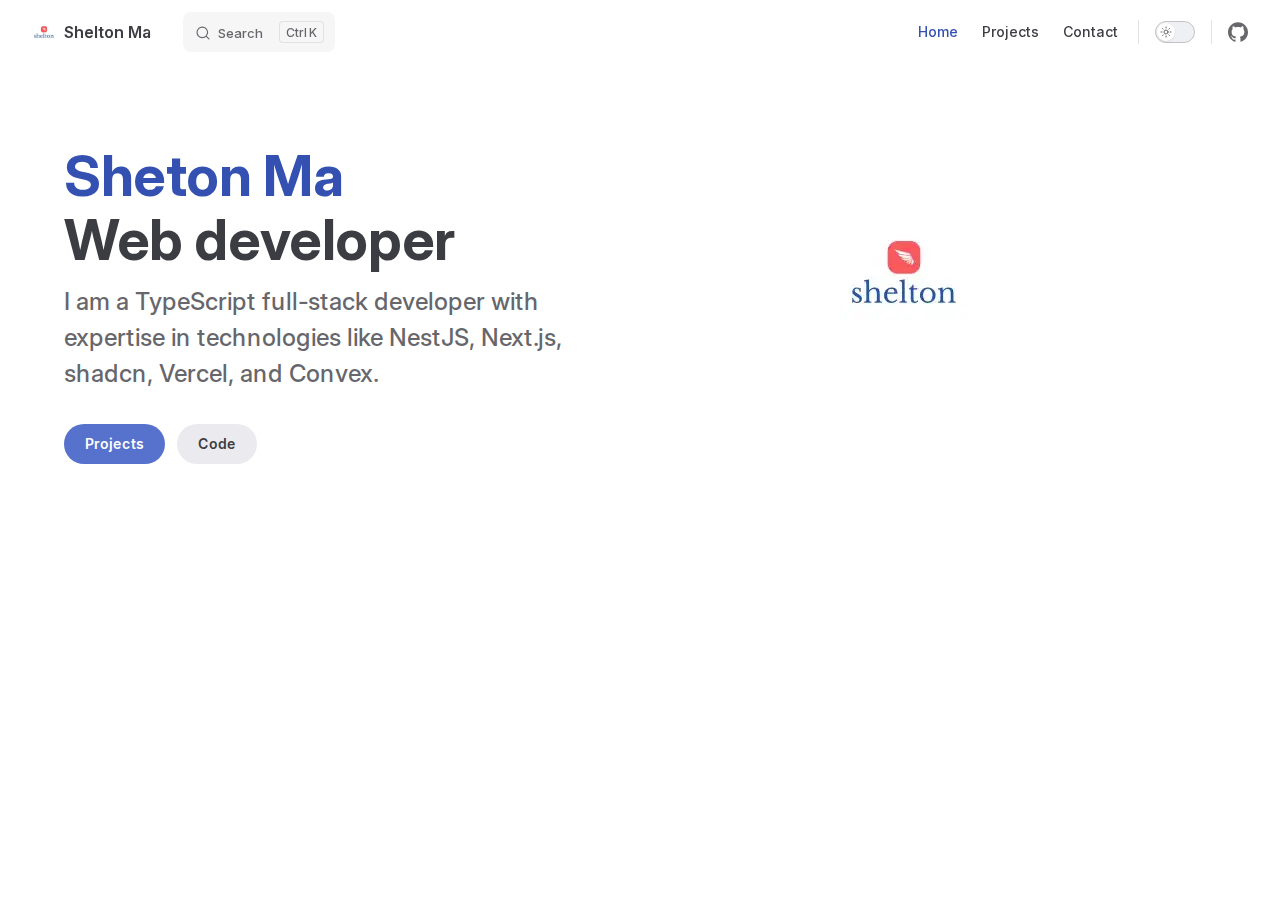
==== commit 6b210504: "Deploying to gh-pages from @ shelton-xiaoteng-ma/shelton_vitepress@f051d5bf3ba8d9193e856e687300ea042" ====
--- a/index.html
+++ b/index.html
@@ -8,17 +8,17 @@
     <meta name="generator" content="VitePress v1.3.3">
     <link rel="preload stylesheet" href="/assets/style.lVxzGATn.css" as="style">
     
-    <script type="module" src="/assets/app.wNSNgY-Z.js"></script>
+    <script type="module" src="/assets/app.CczGIBSP.js"></script>
     <link rel="preload" href="/assets/inter-roman-latin.Di8DUHzh.woff2" as="font" type="font/woff2" crossorigin="">
-    <link rel="modulepreload" href="/assets/chunks/theme.BA-mJvBI.js">
+    <link rel="modulepreload" href="/assets/chunks/theme.DFUyjVHn.js">
     <link rel="modulepreload" href="/assets/chunks/framework.DpC1ZpOZ.js">
-    <link rel="modulepreload" href="/assets/index.md.B30UvudG.lean.js">
+    <link rel="modulepreload" href="/assets/index.md.DIDLKUTE.lean.js">
     <script id="check-dark-mode">(()=>{const e=localStorage.getItem("vitepress-theme-appearance")||"auto",a=window.matchMedia("(prefers-color-scheme: dark)").matches;(!e||e==="auto"?a:e==="dark")&&document.documentElement.classList.add("dark")})();</script>
     <script id="check-mac-os">document.documentElement.classList.toggle("mac",/Mac|iPhone|iPod|iPad/i.test(navigator.platform));</script>
   </head>
   <body>
-    <div id="app"><div class="Layout" data-v-8e4e367a><!--[--><!--]--><!--[--><span tabindex="-1" data-v-fd480d73></span><a href="#VPContent" class="VPSkipLink visually-hidden" data-v-fd480d73> Skip to content </a><!--]--><!----><header class="VPNav" data-v-8e4e367a data-v-c8ceedff><div class="VPNavBar home top" data-v-c8ceedff data-v-d397f4c1><div class="wrapper" data-v-d397f4c1><div class="container" data-v-d397f4c1><div class="title" data-v-d397f4c1><div class="VPNavBarTitle" data-v-d397f4c1 data-v-361d2806><a class="title" href="/" data-v-361d2806><!--[--><!--]--><!--[--><img class="VPImage logo" src="/logo.png" alt data-v-22f19f15><!--]--><span data-v-361d2806>Shelton Ma</span><!--[--><!--]--></a></div></div><div class="content" data-v-d397f4c1><div class="content-body" data-v-d397f4c1><!--[--><!--]--><div class="VPNavBarSearch search" data-v-d397f4c1><!--[--><!----><div id="local-search"><button type="button" class="DocSearch DocSearch-Button" aria-label="Search"><span class="DocSearch-Button-Container"><span class="vp-icon DocSearch-Search-Icon"></span><span class="DocSearch-Button-Placeholder">Search</span></span><span class="DocSearch-Button-Keys"><kbd class="DocSearch-Button-Key"></kbd><kbd class="DocSearch-Button-Key">K</kbd></span></button></div><!--]--></div><nav aria-labelledby="main-nav-aria-label" class="VPNavBarMenu menu" data-v-d397f4c1 data-v-645d6740><span id="main-nav-aria-label" class="visually-hidden" data-v-645d6740> Main Navigation </span><!--[--><!--[--><a class="VPLink link VPNavBarMenuLink active" href="/" tabindex="0" data-v-645d6740 data-v-d5ee1b35><!--[--><span data-v-d5ee1b35>Home</span><!--]--></a><!--]--><!--[--><a class="VPLink link VPNavBarMenuLink" href="/projects.html" tabindex="0" data-v-645d6740 data-v-d5ee1b35><!--[--><span data-v-d5ee1b35>Projects</span><!--]--></a><!--]--><!--[--><a class="VPLink link VPNavBarMenuLink" href="/contact-me.html" tabindex="0" data-v-645d6740 data-v-d5ee1b35><!--[--><span data-v-d5ee1b35>Contact</span><!--]--></a><!--]--><!--]--></nav><!----><div class="VPNavBarAppearance appearance" data-v-d397f4c1 data-v-e98ffe26><button class="VPSwitch VPSwitchAppearance" type="button" role="switch" title="Switch to dark theme" aria-checked="false" data-v-e98ffe26 data-v-8764974a data-v-3b95536c><span class="check" data-v-3b95536c><span class="icon" data-v-3b95536c><!--[--><span class="vpi-sun sun" data-v-8764974a></span><span class="vpi-moon moon" data-v-8764974a></span><!--]--></span></span></button></div><div class="VPSocialLinks VPNavBarSocialLinks social-links" data-v-d397f4c1 data-v-6ef6f42b data-v-8786f4f0><!--[--><a class="VPSocialLink no-icon" href="https://github.com/shelton-xiaoteng-ma" aria-label="github" target="_blank" rel="noopener" data-v-8786f4f0 data-v-81a950e7><span class="vpi-social-github" /></a><!--]--></div><div class="VPFlyout VPNavBarExtra extra" data-v-d397f4c1 data-v-9bd4d3cb data-v-646051ff><button type="button" class="button" aria-haspopup="true" aria-expanded="false" aria-label="extra navigation" data-v-646051ff><span class="vpi-more-horizontal icon" data-v-646051ff></span></button><div class="menu" data-v-646051ff><div class="VPMenu" data-v-646051ff data-v-e32ed462><!----><!--[--><!--[--><!----><div class="group" data-v-9bd4d3cb><div class="item appearance" data-v-9bd4d3cb><p class="label" data-v-9bd4d3cb>Appearance</p><div class="appearance-action" data-v-9bd4d3cb><button class="VPSwitch VPSwitchAppearance" type="button" role="switch" title="Switch to dark theme" aria-checked="false" data-v-9bd4d3cb data-v-8764974a data-v-3b95536c><span class="check" data-v-3b95536c><span class="icon" data-v-3b95536c><!--[--><span class="vpi-sun sun" data-v-8764974a></span><span class="vpi-moon moon" data-v-8764974a></span><!--]--></span></span></button></div></div></div><div class="group" data-v-9bd4d3cb><div class="item social-links" data-v-9bd4d3cb><div class="VPSocialLinks social-links-list" data-v-9bd4d3cb data-v-8786f4f0><!--[--><a class="VPSocialLink no-icon" href="https://github.com/shelton-xiaoteng-ma" aria-label="github" target="_blank" rel="noopener" data-v-8786f4f0 data-v-81a950e7><span class="vpi-social-github" /></a><!--]--></div></div></div><!--]--><!--]--></div></div></div><!--[--><!--]--><button type="button" class="VPNavBarHamburger hamburger" aria-label="mobile navigation" aria-expanded="false" aria-controls="VPNavScreen" data-v-d397f4c1 data-v-893dfef8><span class="container" data-v-893dfef8><span class="top" data-v-893dfef8></span><span class="middle" data-v-893dfef8></span><span class="bottom" data-v-893dfef8></span></span></button></div></div></div></div><div class="divider" data-v-d397f4c1><div class="divider-line" data-v-d397f4c1></div></div></div><!----></header><!----><!----><div class="VPContent is-home" id="VPContent" data-v-8e4e367a data-v-22abcfee><div class="VPHome" data-v-22abcfee data-v-0a53d858><!--[--><!--]--><div class="VPHero VPHomeHero" data-v-0a53d858 data-v-a73abd1c><div class="container" data-v-a73abd1c><div class="main" data-v-a73abd1c><!--[--><!--]--><!--[--><h1 class="name" data-v-a73abd1c><span class="clip" data-v-a73abd1c>Sheton Ma</span></h1><!----><p class="tagline" data-v-a73abd1c>full-stack engineer in TypeScript.</p><!--]--><!--[--><!--]--><div class="actions" data-v-a73abd1c><!--[--><div class="action" data-v-a73abd1c><a class="VPButton medium brand" href="/projects.html" data-v-a73abd1c data-v-9df281eb>Projects</a></div><div class="action" data-v-a73abd1c><a class="VPButton medium alt" href="https://github.com/shelton-xiaoteng-ma" target="_blank" rel="noreferrer" data-v-a73abd1c data-v-9df281eb>Code</a></div><!--]--></div><!--[--><!--]--></div><!----></div></div><!--[--><!--]--><!--[--><!--]--><!----><!--[--><!--]--><div class="vp-doc container" style="" data-v-0a53d858 data-v-64556a5a><!--[--><div style="position:relative;" data-v-0a53d858><div></div></div><!--]--></div></div></div><!----><!--[--><!--]--></div></div>
-    <script>window.__VP_HASH_MAP__=JSON.parse("{\"contact-me.md\":\"uNhTCelH\",\"index.md\":\"B30UvudG\"}");window.__VP_SITE_DATA__=JSON.parse("{\"lang\":\"en-US\",\"dir\":\"ltr\",\"title\":\"Shelton Ma\",\"description\":\"shelton.com\",\"base\":\"/\",\"head\":[],\"router\":{\"prefetchLinks\":true},\"appearance\":true,\"themeConfig\":{\"logo\":\"/logo.png\",\"nav\":[{\"text\":\"Home\",\"link\":\"/\"},{\"text\":\"Projects\",\"link\":\"/projects\"},{\"text\":\"Contact\",\"link\":\"/contact-me\"}],\"sidebar\":[{\"text\":\"Examples\",\"items\":[{\"text\":\"Markdown Examples\",\"link\":\"/markdown-examples\"},{\"text\":\"Runtime API Examples\",\"link\":\"/api-examples\"}]}],\"search\":{\"provider\":\"local\"},\"socialLinks\":[{\"icon\":\"github\",\"link\":\"https://github.com/shelton-xiaoteng-ma\"}]},\"locales\":{},\"scrollOffset\":134,\"cleanUrls\":false}");</script>
+    <div id="app"><div class="Layout" data-v-8e4e367a><!--[--><!--]--><!--[--><span tabindex="-1" data-v-fd480d73></span><a href="#VPContent" class="VPSkipLink visually-hidden" data-v-fd480d73> Skip to content </a><!--]--><!----><header class="VPNav" data-v-8e4e367a data-v-c8ceedff><div class="VPNavBar home top" data-v-c8ceedff data-v-d397f4c1><div class="wrapper" data-v-d397f4c1><div class="container" data-v-d397f4c1><div class="title" data-v-d397f4c1><div class="VPNavBarTitle" data-v-d397f4c1 data-v-361d2806><a class="title" href="/" data-v-361d2806><!--[--><!--]--><!--[--><img class="VPImage logo" src="/logo.png" alt data-v-22f19f15><!--]--><span data-v-361d2806>Shelton Ma</span><!--[--><!--]--></a></div></div><div class="content" data-v-d397f4c1><div class="content-body" data-v-d397f4c1><!--[--><!--]--><div class="VPNavBarSearch search" data-v-d397f4c1><!--[--><!----><div id="local-search"><button type="button" class="DocSearch DocSearch-Button" aria-label="Search"><span class="DocSearch-Button-Container"><span class="vp-icon DocSearch-Search-Icon"></span><span class="DocSearch-Button-Placeholder">Search</span></span><span class="DocSearch-Button-Keys"><kbd class="DocSearch-Button-Key"></kbd><kbd class="DocSearch-Button-Key">K</kbd></span></button></div><!--]--></div><nav aria-labelledby="main-nav-aria-label" class="VPNavBarMenu menu" data-v-d397f4c1 data-v-645d6740><span id="main-nav-aria-label" class="visually-hidden" data-v-645d6740> Main Navigation </span><!--[--><!--[--><a class="VPLink link VPNavBarMenuLink active" href="/" tabindex="0" data-v-645d6740 data-v-d5ee1b35><!--[--><span data-v-d5ee1b35>Home</span><!--]--></a><!--]--><!--[--><a class="VPLink link VPNavBarMenuLink" href="/projects.html" tabindex="0" data-v-645d6740 data-v-d5ee1b35><!--[--><span data-v-d5ee1b35>Projects</span><!--]--></a><!--]--><!--[--><a class="VPLink link VPNavBarMenuLink" href="/contact-me.html" tabindex="0" data-v-645d6740 data-v-d5ee1b35><!--[--><span data-v-d5ee1b35>Contact</span><!--]--></a><!--]--><!--]--></nav><!----><div class="VPNavBarAppearance appearance" data-v-d397f4c1 data-v-e98ffe26><button class="VPSwitch VPSwitchAppearance" type="button" role="switch" title="Switch to dark theme" aria-checked="false" data-v-e98ffe26 data-v-8764974a data-v-3b95536c><span class="check" data-v-3b95536c><span class="icon" data-v-3b95536c><!--[--><span class="vpi-sun sun" data-v-8764974a></span><span class="vpi-moon moon" data-v-8764974a></span><!--]--></span></span></button></div><div class="VPSocialLinks VPNavBarSocialLinks social-links" data-v-d397f4c1 data-v-6ef6f42b data-v-8786f4f0><!--[--><a class="VPSocialLink no-icon" href="https://github.com/shelton-xiaoteng-ma" aria-label="github" target="_blank" rel="noopener" data-v-8786f4f0 data-v-81a950e7><span class="vpi-social-github" /></a><!--]--></div><div class="VPFlyout VPNavBarExtra extra" data-v-d397f4c1 data-v-9bd4d3cb data-v-646051ff><button type="button" class="button" aria-haspopup="true" aria-expanded="false" aria-label="extra navigation" data-v-646051ff><span class="vpi-more-horizontal icon" data-v-646051ff></span></button><div class="menu" data-v-646051ff><div class="VPMenu" data-v-646051ff data-v-e32ed462><!----><!--[--><!--[--><!----><div class="group" data-v-9bd4d3cb><div class="item appearance" data-v-9bd4d3cb><p class="label" data-v-9bd4d3cb>Appearance</p><div class="appearance-action" data-v-9bd4d3cb><button class="VPSwitch VPSwitchAppearance" type="button" role="switch" title="Switch to dark theme" aria-checked="false" data-v-9bd4d3cb data-v-8764974a data-v-3b95536c><span class="check" data-v-3b95536c><span class="icon" data-v-3b95536c><!--[--><span class="vpi-sun sun" data-v-8764974a></span><span class="vpi-moon moon" data-v-8764974a></span><!--]--></span></span></button></div></div></div><div class="group" data-v-9bd4d3cb><div class="item social-links" data-v-9bd4d3cb><div class="VPSocialLinks social-links-list" data-v-9bd4d3cb data-v-8786f4f0><!--[--><a class="VPSocialLink no-icon" href="https://github.com/shelton-xiaoteng-ma" aria-label="github" target="_blank" rel="noopener" data-v-8786f4f0 data-v-81a950e7><span class="vpi-social-github" /></a><!--]--></div></div></div><!--]--><!--]--></div></div></div><!--[--><!--]--><button type="button" class="VPNavBarHamburger hamburger" aria-label="mobile navigation" aria-expanded="false" aria-controls="VPNavScreen" data-v-d397f4c1 data-v-893dfef8><span class="container" data-v-893dfef8><span class="top" data-v-893dfef8></span><span class="middle" data-v-893dfef8></span><span class="bottom" data-v-893dfef8></span></span></button></div></div></div></div><div class="divider" data-v-d397f4c1><div class="divider-line" data-v-d397f4c1></div></div></div><!----></header><!----><!----><div class="VPContent is-home" id="VPContent" data-v-8e4e367a data-v-22abcfee><div class="VPHome" data-v-22abcfee data-v-0a53d858><!--[--><!--]--><div class="VPHero has-image VPHomeHero" data-v-0a53d858 data-v-a73abd1c><div class="container" data-v-a73abd1c><div class="main" data-v-a73abd1c><!--[--><!--]--><!--[--><h1 class="name" data-v-a73abd1c><span class="clip" data-v-a73abd1c>Sheton Ma</span></h1><p class="text" data-v-a73abd1c>Web developer</p><p class="tagline" data-v-a73abd1c>I am a TypeScript full-stack developer with expertise in technologies like NestJS, Next.js, shadcn, Vercel, and Convex.</p><!--]--><!--[--><!--]--><div class="actions" data-v-a73abd1c><!--[--><div class="action" data-v-a73abd1c><a class="VPButton medium brand" href="/projects.html" data-v-a73abd1c data-v-9df281eb>Projects</a></div><div class="action" data-v-a73abd1c><a class="VPButton medium alt" href="https://github.com/shelton-xiaoteng-ma" target="_blank" rel="noreferrer" data-v-a73abd1c data-v-9df281eb>Code</a></div><!--]--></div><!--[--><!--]--></div><div class="image" data-v-a73abd1c><div class="image-container" data-v-a73abd1c><div class="image-bg" data-v-a73abd1c></div><!--[--><!--[--><img class="VPImage image-src" src="/logo.png" alt data-v-22f19f15><!--]--><!--]--></div></div></div></div><!--[--><!--]--><!--[--><!--]--><!----><!--[--><!--]--><div class="vp-doc container" style="" data-v-0a53d858 data-v-64556a5a><!--[--><div style="position:relative;" data-v-0a53d858><div></div></div><!--]--></div></div></div><!----><!--[--><!--]--></div></div>
+    <script>window.__VP_HASH_MAP__=JSON.parse("{\"contact-me.md\":\"uNhTCelH\",\"index.md\":\"DIDLKUTE\",\"projects.md\":\"CvHKQ-VG\"}");window.__VP_SITE_DATA__=JSON.parse("{\"lang\":\"en-US\",\"dir\":\"ltr\",\"title\":\"Shelton Ma\",\"description\":\"shelton.com\",\"base\":\"/\",\"head\":[],\"router\":{\"prefetchLinks\":true},\"appearance\":true,\"themeConfig\":{\"logo\":\"/logo.png\",\"nav\":[{\"text\":\"Home\",\"link\":\"/\"},{\"text\":\"Projects\",\"link\":\"/projects\"},{\"text\":\"Contact\",\"link\":\"/contact-me\"}],\"sidebar\":[{\"text\":\"Examples\",\"items\":[{\"text\":\"Markdown Examples\",\"link\":\"/markdown-examples\"},{\"text\":\"Runtime API Examples\",\"link\":\"/api-examples\"}]}],\"search\":{\"provider\":\"local\"},\"socialLinks\":[{\"icon\":\"github\",\"link\":\"https://github.com/shelton-xiaoteng-ma\"}]},\"locales\":{},\"scrollOffset\":134,\"cleanUrls\":false}");</script>
     
   </body>
 </html>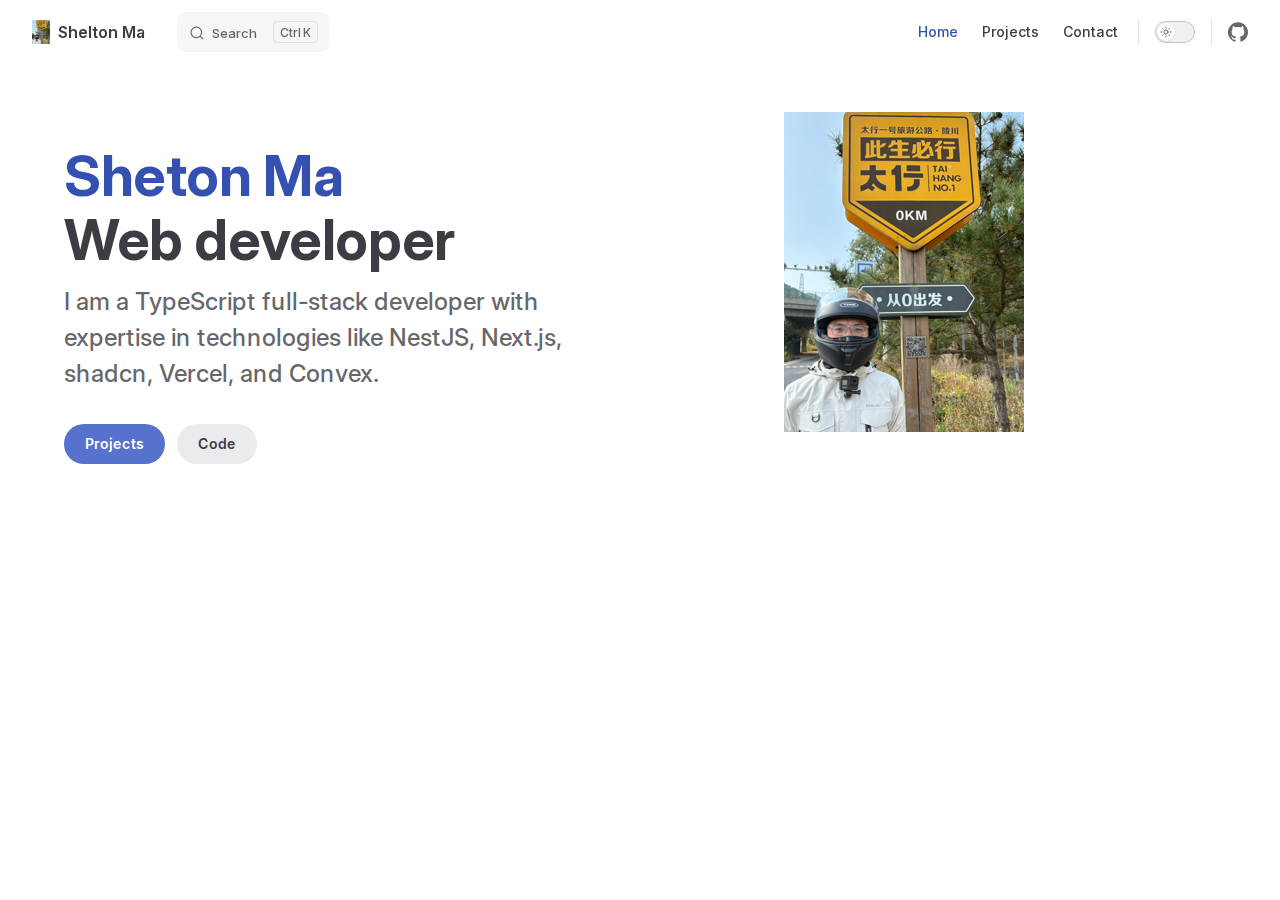
==== commit dbd5545e: "Deploying to gh-pages from @ shelton-xiaoteng-ma/shelton_vitepress@c53a2ae2a30b7427d92dbc2cce97ae691" ====
--- a/index.html
+++ b/index.html
@@ -8,9 +8,9 @@
     <meta name="generator" content="VitePress v1.3.3">
     <link rel="preload stylesheet" href="/assets/style.lVxzGATn.css" as="style">
     
-    <script type="module" src="/assets/app.CczGIBSP.js"></script>
+    <script type="module" src="/assets/app.BrO9e9LH.js"></script>
     <link rel="preload" href="/assets/inter-roman-latin.Di8DUHzh.woff2" as="font" type="font/woff2" crossorigin="">
-    <link rel="modulepreload" href="/assets/chunks/theme.DFUyjVHn.js">
+    <link rel="modulepreload" href="/assets/chunks/theme.DQ-wz7hO.js">
     <link rel="modulepreload" href="/assets/chunks/framework.DpC1ZpOZ.js">
     <link rel="modulepreload" href="/assets/index.md.DIDLKUTE.lean.js">
     <script id="check-dark-mode">(()=>{const e=localStorage.getItem("vitepress-theme-appearance")||"auto",a=window.matchMedia("(prefers-color-scheme: dark)").matches;(!e||e==="auto"?a:e==="dark")&&document.documentElement.classList.add("dark")})();</script>
@@ -18,7 +18,7 @@
   </head>
   <body>
     <div id="app"><div class="Layout" data-v-8e4e367a><!--[--><!--]--><!--[--><span tabindex="-1" data-v-fd480d73></span><a href="#VPContent" class="VPSkipLink visually-hidden" data-v-fd480d73> Skip to content </a><!--]--><!----><header class="VPNav" data-v-8e4e367a data-v-c8ceedff><div class="VPNavBar home top" data-v-c8ceedff data-v-d397f4c1><div class="wrapper" data-v-d397f4c1><div class="container" data-v-d397f4c1><div class="title" data-v-d397f4c1><div class="VPNavBarTitle" data-v-d397f4c1 data-v-361d2806><a class="title" href="/" data-v-361d2806><!--[--><!--]--><!--[--><img class="VPImage logo" src="/logo.png" alt data-v-22f19f15><!--]--><span data-v-361d2806>Shelton Ma</span><!--[--><!--]--></a></div></div><div class="content" data-v-d397f4c1><div class="content-body" data-v-d397f4c1><!--[--><!--]--><div class="VPNavBarSearch search" data-v-d397f4c1><!--[--><!----><div id="local-search"><button type="button" class="DocSearch DocSearch-Button" aria-label="Search"><span class="DocSearch-Button-Container"><span class="vp-icon DocSearch-Search-Icon"></span><span class="DocSearch-Button-Placeholder">Search</span></span><span class="DocSearch-Button-Keys"><kbd class="DocSearch-Button-Key"></kbd><kbd class="DocSearch-Button-Key">K</kbd></span></button></div><!--]--></div><nav aria-labelledby="main-nav-aria-label" class="VPNavBarMenu menu" data-v-d397f4c1 data-v-645d6740><span id="main-nav-aria-label" class="visually-hidden" data-v-645d6740> Main Navigation </span><!--[--><!--[--><a class="VPLink link VPNavBarMenuLink active" href="/" tabindex="0" data-v-645d6740 data-v-d5ee1b35><!--[--><span data-v-d5ee1b35>Home</span><!--]--></a><!--]--><!--[--><a class="VPLink link VPNavBarMenuLink" href="/projects.html" tabindex="0" data-v-645d6740 data-v-d5ee1b35><!--[--><span data-v-d5ee1b35>Projects</span><!--]--></a><!--]--><!--[--><a class="VPLink link VPNavBarMenuLink" href="/contact-me.html" tabindex="0" data-v-645d6740 data-v-d5ee1b35><!--[--><span data-v-d5ee1b35>Contact</span><!--]--></a><!--]--><!--]--></nav><!----><div class="VPNavBarAppearance appearance" data-v-d397f4c1 data-v-e98ffe26><button class="VPSwitch VPSwitchAppearance" type="button" role="switch" title="Switch to dark theme" aria-checked="false" data-v-e98ffe26 data-v-8764974a data-v-3b95536c><span class="check" data-v-3b95536c><span class="icon" data-v-3b95536c><!--[--><span class="vpi-sun sun" data-v-8764974a></span><span class="vpi-moon moon" data-v-8764974a></span><!--]--></span></span></button></div><div class="VPSocialLinks VPNavBarSocialLinks social-links" data-v-d397f4c1 data-v-6ef6f42b data-v-8786f4f0><!--[--><a class="VPSocialLink no-icon" href="https://github.com/shelton-xiaoteng-ma" aria-label="github" target="_blank" rel="noopener" data-v-8786f4f0 data-v-81a950e7><span class="vpi-social-github" /></a><!--]--></div><div class="VPFlyout VPNavBarExtra extra" data-v-d397f4c1 data-v-9bd4d3cb data-v-646051ff><button type="button" class="button" aria-haspopup="true" aria-expanded="false" aria-label="extra navigation" data-v-646051ff><span class="vpi-more-horizontal icon" data-v-646051ff></span></button><div class="menu" data-v-646051ff><div class="VPMenu" data-v-646051ff data-v-e32ed462><!----><!--[--><!--[--><!----><div class="group" data-v-9bd4d3cb><div class="item appearance" data-v-9bd4d3cb><p class="label" data-v-9bd4d3cb>Appearance</p><div class="appearance-action" data-v-9bd4d3cb><button class="VPSwitch VPSwitchAppearance" type="button" role="switch" title="Switch to dark theme" aria-checked="false" data-v-9bd4d3cb data-v-8764974a data-v-3b95536c><span class="check" data-v-3b95536c><span class="icon" data-v-3b95536c><!--[--><span class="vpi-sun sun" data-v-8764974a></span><span class="vpi-moon moon" data-v-8764974a></span><!--]--></span></span></button></div></div></div><div class="group" data-v-9bd4d3cb><div class="item social-links" data-v-9bd4d3cb><div class="VPSocialLinks social-links-list" data-v-9bd4d3cb data-v-8786f4f0><!--[--><a class="VPSocialLink no-icon" href="https://github.com/shelton-xiaoteng-ma" aria-label="github" target="_blank" rel="noopener" data-v-8786f4f0 data-v-81a950e7><span class="vpi-social-github" /></a><!--]--></div></div></div><!--]--><!--]--></div></div></div><!--[--><!--]--><button type="button" class="VPNavBarHamburger hamburger" aria-label="mobile navigation" aria-expanded="false" aria-controls="VPNavScreen" data-v-d397f4c1 data-v-893dfef8><span class="container" data-v-893dfef8><span class="top" data-v-893dfef8></span><span class="middle" data-v-893dfef8></span><span class="bottom" data-v-893dfef8></span></span></button></div></div></div></div><div class="divider" data-v-d397f4c1><div class="divider-line" data-v-d397f4c1></div></div></div><!----></header><!----><!----><div class="VPContent is-home" id="VPContent" data-v-8e4e367a data-v-22abcfee><div class="VPHome" data-v-22abcfee data-v-0a53d858><!--[--><!--]--><div class="VPHero has-image VPHomeHero" data-v-0a53d858 data-v-a73abd1c><div class="container" data-v-a73abd1c><div class="main" data-v-a73abd1c><!--[--><!--]--><!--[--><h1 class="name" data-v-a73abd1c><span class="clip" data-v-a73abd1c>Sheton Ma</span></h1><p class="text" data-v-a73abd1c>Web developer</p><p class="tagline" data-v-a73abd1c>I am a TypeScript full-stack developer with expertise in technologies like NestJS, Next.js, shadcn, Vercel, and Convex.</p><!--]--><!--[--><!--]--><div class="actions" data-v-a73abd1c><!--[--><div class="action" data-v-a73abd1c><a class="VPButton medium brand" href="/projects.html" data-v-a73abd1c data-v-9df281eb>Projects</a></div><div class="action" data-v-a73abd1c><a class="VPButton medium alt" href="https://github.com/shelton-xiaoteng-ma" target="_blank" rel="noreferrer" data-v-a73abd1c data-v-9df281eb>Code</a></div><!--]--></div><!--[--><!--]--></div><div class="image" data-v-a73abd1c><div class="image-container" data-v-a73abd1c><div class="image-bg" data-v-a73abd1c></div><!--[--><!--[--><img class="VPImage image-src" src="/logo.png" alt data-v-22f19f15><!--]--><!--]--></div></div></div></div><!--[--><!--]--><!--[--><!--]--><!----><!--[--><!--]--><div class="vp-doc container" style="" data-v-0a53d858 data-v-64556a5a><!--[--><div style="position:relative;" data-v-0a53d858><div></div></div><!--]--></div></div></div><!----><!--[--><!--]--></div></div>
-    <script>window.__VP_HASH_MAP__=JSON.parse("{\"contact-me.md\":\"uNhTCelH\",\"index.md\":\"DIDLKUTE\",\"projects.md\":\"CvHKQ-VG\"}");window.__VP_SITE_DATA__=JSON.parse("{\"lang\":\"en-US\",\"dir\":\"ltr\",\"title\":\"Shelton Ma\",\"description\":\"shelton.com\",\"base\":\"/\",\"head\":[],\"router\":{\"prefetchLinks\":true},\"appearance\":true,\"themeConfig\":{\"logo\":\"/logo.png\",\"nav\":[{\"text\":\"Home\",\"link\":\"/\"},{\"text\":\"Projects\",\"link\":\"/projects\"},{\"text\":\"Contact\",\"link\":\"/contact-me\"}],\"sidebar\":[{\"text\":\"Examples\",\"items\":[{\"text\":\"Markdown Examples\",\"link\":\"/markdown-examples\"},{\"text\":\"Runtime API Examples\",\"link\":\"/api-examples\"}]}],\"search\":{\"provider\":\"local\"},\"socialLinks\":[{\"icon\":\"github\",\"link\":\"https://github.com/shelton-xiaoteng-ma\"}]},\"locales\":{},\"scrollOffset\":134,\"cleanUrls\":false}");</script>
+    <script>window.__VP_HASH_MAP__=JSON.parse("{\"contact-me.md\":\"uNhTCelH\",\"index.md\":\"DIDLKUTE\",\"projects.md\":\"DgX4sP1K\"}");window.__VP_SITE_DATA__=JSON.parse("{\"lang\":\"en-US\",\"dir\":\"ltr\",\"title\":\"Shelton Ma\",\"description\":\"shelton.com\",\"base\":\"/\",\"head\":[],\"router\":{\"prefetchLinks\":true},\"appearance\":true,\"themeConfig\":{\"logo\":\"/logo.png\",\"nav\":[{\"text\":\"Home\",\"link\":\"/\"},{\"text\":\"Projects\",\"link\":\"/projects\"},{\"text\":\"Contact\",\"link\":\"/contact-me\"}],\"sidebar\":[{\"text\":\"Examples\",\"items\":[{\"text\":\"Markdown Examples\",\"link\":\"/markdown-examples\"},{\"text\":\"Runtime API Examples\",\"link\":\"/api-examples\"}]}],\"search\":{\"provider\":\"local\"},\"socialLinks\":[{\"icon\":\"github\",\"link\":\"https://github.com/shelton-xiaoteng-ma\"}]},\"locales\":{},\"scrollOffset\":134,\"cleanUrls\":false}");</script>
     
   </body>
 </html>